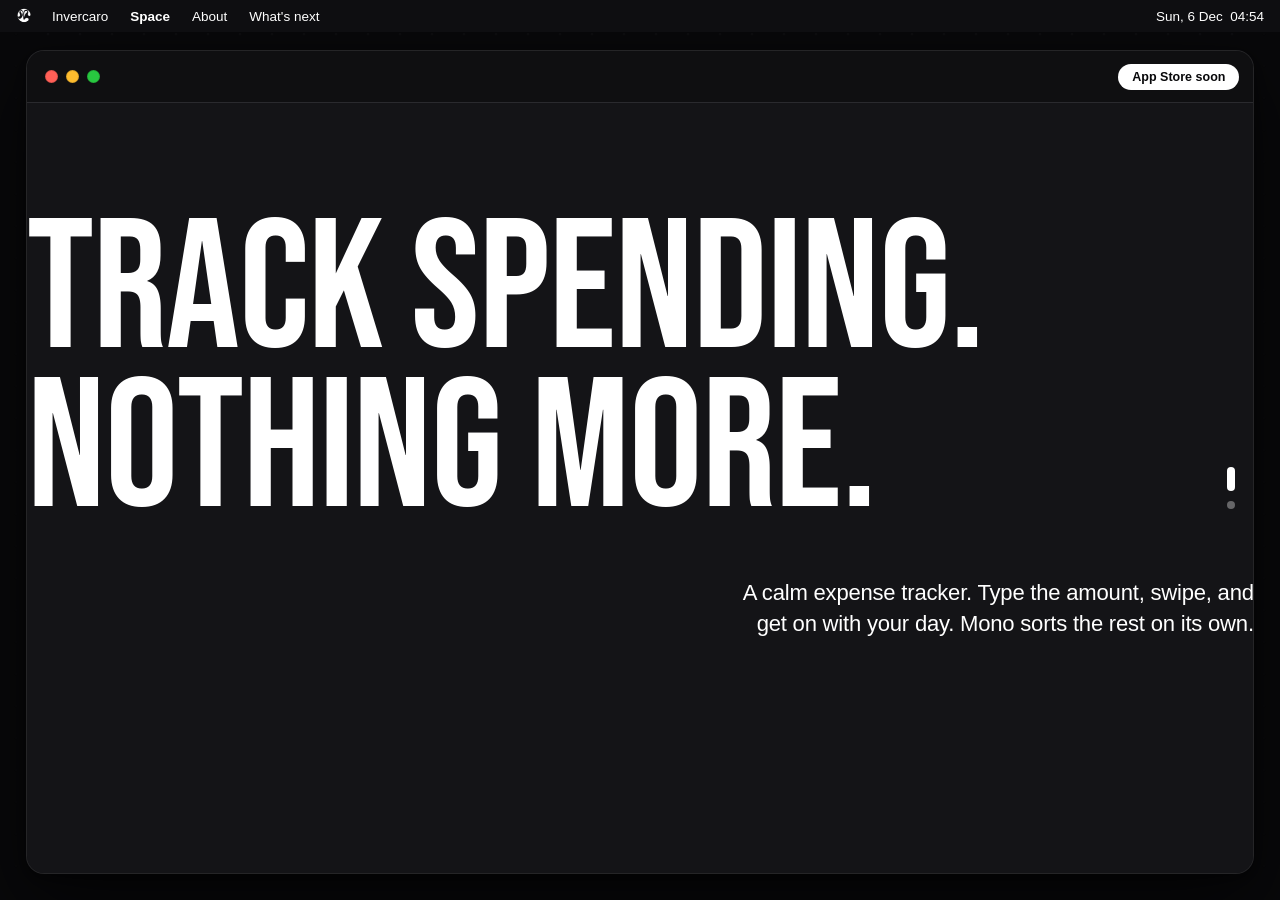
==== space.html @ db51f461 "Theme follows the time of day; drop header theme + support icons; own iPhone model; app menu bar sho" ====
<!DOCTYPE html>
<html lang="en" data-theme="light">

<head>
    <meta charset="UTF-8">
    <meta name="viewport" content="width=device-width, initial-scale=1.0">
    <title>Space</title>

    <link rel="icon" type="image/svg+xml" href="style/icons/icon_invercaro_white.svg">
    <link rel="apple-touch-icon" href="style/icons/icon_invercaro_white.svg">

    <link rel="preconnect" href="https://fonts.googleapis.com">
    <link rel="preconnect" href="https://fonts.gstatic.com" crossorigin>
    <link rel="stylesheet" href="https://fonts.googleapis.com/css2?family=Bebas+Neue&display=swap">
    <link rel="stylesheet" href="style/main.css?v=63">
    <link rel="stylesheet" href="style/space.css?v=63">
    <link rel="stylesheet" href="style/mobile.css?v=63">
    <script>
        (function () {
            try {
                var h = new Date().getHours();
                document.documentElement.setAttribute('data-theme', h >= 10 && h < 18 ? 'light' : 'dark');
            } catch (e) {}
            if (window.self !== window.top) document.documentElement.classList.add('is-embed');
            document.documentElement.classList.add('is-loading');
        })();
    </script>
</head>

<body class="sp-page">
    <canvas class="dots-canvas" id="dots-canvas" aria-hidden="true"></canvas>
    <header class="main-header menubar">
      <nav class="menubar-left">
        <a href="index.html" class="menubar-logo" aria-label="Invercaro home">
          <img src="style/icons/icon_invercaro.svg" alt="" class="logo-icon">
        </a>
        <div class="menu">
          <button class="menubar-item menu-trigger" id="link-invercaro" type="button" aria-expanded="false" aria-controls="menu-invercaro">Invercaro</button>
          <div class="menu-pop menu-pop--list" id="menu-invercaro" role="dialog" aria-label="Invercaro">
            <p class="menu-row">We create products that leave space.</p>
            <p class="menu-row">An independent app studio crafting quiet, minimalist tools for&nbsp;iOS.</p>
            <p class="menu-row">Software that respects your attention, removes clutter, and leaves space for what truly&nbsp;matters.</p>
          </div>
        </div>

        <div class="menu">
          <button class="menubar-item menu-trigger" id="link-space" type="button" aria-expanded="false" aria-controls="menu-space">Space</button>
          <div class="menu-pop menu-pop--apps" id="menu-space" role="menu" aria-label="Space">
            <a class="menu-app" href="space.html#mono" role="menuitem">Mono</a>
            <a class="menu-app" href="space.html#intent" role="menuitem">Intent</a>
            <a class="menu-app" href="space.html#sileo" role="menuitem">Sileo</a>
          </div>
        </div>

        <div class="menu">
          <button class="menubar-item menu-trigger" type="button" aria-expanded="false" aria-controls="menu-about">About</button>
          <div class="menu-pop menu-pop--list" id="menu-about" role="dialog" aria-label="About">
            <p class="menu-row">We create products because we needed them ourselves.</p>
            <p class="menu-row">Life doesn't need to be optimized. It's important to feel it.</p>
            <p class="menu-row">Our apps don't rush, demand, or evaluate — they're just there when needed.</p>
          </div>
        </div>

        <div class="menu">
          <button class="menubar-item menu-trigger" type="button" aria-expanded="false" aria-controls="menu-next">What's next</button>
          <div class="menu-pop menu-pop--list" id="menu-next" role="dialog" aria-label="What's next">
            <p class="menu-row">Simple tools for attention, clarity and&nbsp;space.</p>
            <p class="menu-row">We build only when something is truly&nbsp;missing — never sooner.</p>
          </div>
        </div>
      </nav>

      <div class="menubar-right">
        <time class="menubar-clock" id="menubar-clock"></time>
      </div>
    </header>

    <main class="sp-container">
        <div class="sp-window" id="sp-window">
            <div class="sp-window-bar">
                <div class="sp-lights" role="group" aria-label="Window controls">
                    <button type="button" class="sp-light sp-light--close" data-win="close" aria-label="Close"><svg viewBox="0 0 12 12" fill="none" stroke="currentColor" stroke-width="1.6" stroke-linecap="round"><path d="M3.5 3.5l5 5M8.5 3.5l-5 5"/></svg></button>
                    <button type="button" class="sp-light sp-light--min" data-win="minimize" aria-label="Minimize"><svg viewBox="0 0 12 12" fill="none" stroke="currentColor" stroke-width="1.6" stroke-linecap="round"><path d="M3 6h6"/></svg></button>
                    <button type="button" class="sp-light sp-light--zoom" data-win="zoom" aria-label="Enter full screen"><svg viewBox="0 0 12 12" fill="currentColor"><path d="M3.2 8.8V4.6l4.2 4.2zM8.8 3.2v4.2L4.6 3.2z"/></svg></button>
                </div>
                <a href="#" id="sp-app-store-link" class="sp-app-store-btn" target="_blank">App Store soon</a>
            </div>

            <div class="sp-window-body">
                <div class="sp-window-scroll" id="sp-window-scroll">
                    <div id="sp-mono" class="sp-content-section sp-active-section ap ap--mono" data-title="Track spending. Nothing more.">
                    <!-- Stage 1 (the hero) fills the window; the next page arrives with an animation, not a scroll (desktop). -->
                    <div class="ap-deck" data-stages>
                    <header class="ap-hero ap-hero--video ap-block ap-stage" data-stage="0" aria-label="Mono">
                        <div class="ap-hero-media" aria-hidden="true">
                            <video class="ap-hero-video" data-src="style/videos/mono/mono_hero.mp4" poster="style/videos/mono/mono_hero_poster.jpg" muted loop playsinline preload="none"></video>
                        </div>
                        <h1 class="ap-display ap-in" style="--d:0">Track spending.<br>Nothing more.</h1>
                        <p class="ap-lead ap-in" style="--d:2">A calm expense tracker. Type the amount, swipe, and get on with your day. Mono sorts the rest on its own.</p>
                    </header>

                    </div>

                    <div class="ap-rest">
                    <!-- Live story (desktop): the view stays pinned while you scroll; a 3D iPhone glides between sides and
                         plays one continuous recording of the app in step with the text. js/story3d-engine.js drives it. -->
                    <div class="ap-live" data-live data-video="style/videos/mono/live/story.mp4">
                        <div class="ap-live-pin">
                            <canvas class="ap-live-canvas" aria-hidden="true"></canvas>
                            <div class="ap-live-text">
                            <article class="ap-live-ch" data-side="left">
                                <span class="ap-eyebrow"><span class="ap-ic" aria-hidden="true"><svg viewBox="0 0 24 24" fill="none" stroke="currentColor" stroke-width="1.8" stroke-linecap="round" stroke-linejoin="round"><path d="M13 3 5 13.5h6.5L10.5 21 19 10.5h-6.5L13 3z"/></svg></span>Quick entry</span>
                                <h2 class="ap-h2 ap-h2--live">Just three steps.</h2>
                                <ol class="ap-live-steps">
                                    <li data-from="2.74" data-to="8.6"><strong>Enter the amount.</strong><span>Type the number. No forms, no endless categories.</span></li>
                                    <li class="is-optional" data-from="8.6" data-to="15.2"><strong>Add a name. <em class="ap-live-tag">Optional</em></strong><span>“Flat white”, “Taxi home”: whatever helps you remember it.</span></li>
                                    <li data-from="16.9" data-to="19.15"><strong>Swipe right.</strong><span>One swipe, and it’s saved.</span></li>
                                    <li data-from="19.15" data-to="20.55"><strong>Expense added.</strong><span>Mono sorts the rest on its own.</span></li>
                                </ol>
                            </article>
                            <article class="ap-live-ch" data-side="right">
                                <span class="ap-eyebrow"><span class="ap-ic" aria-hidden="true"><svg viewBox="0 0 24 24" fill="none" stroke="currentColor" stroke-width="1.8" stroke-linecap="round" stroke-linejoin="round"><rect x="3.5" y="3.5" width="7" height="7" rx="2"/><rect x="13.5" y="3.5" width="7" height="7" rx="2"/><rect x="3.5" y="13.5" width="7" height="7" rx="2"/><rect x="13.5" y="13.5" width="7" height="7" rx="2"/></svg></span>Blocks</span>
                                <h2 class="ap-h2 ap-h2--live">Smart category blocks.</h2>
                                <ol class="ap-live-steps">
                                    <li data-from="24.09" data-to="27.5"><strong>Every block at a glance.</strong><span>Today’s spending per block, and whether it’s more or less than yesterday.</span></li>
                                    <li data-from="27.5" data-to="31.94"><strong>Tap to edit.</strong><span>Rename it, change its currency or set your own rate.</span></li>
                                    <li data-from="31.94" data-to="34.94"><strong>Every expense, kept.</strong><span>The full history. Delete any entry with a swipe.</span></li>
                                </ol>
                            </article>
                            <article class="ap-live-ch" data-side="left">
                                <span class="ap-eyebrow"><span class="ap-ic" aria-hidden="true"><svg viewBox="0 0 24 24" fill="none" stroke="currentColor" stroke-width="1.8" stroke-linecap="round" stroke-linejoin="round"><path d="M5 20v-6M12 20V4M19 20v-10"/></svg></span>Trends</span>
                                <h2 class="ap-h2 ap-h2--live">Beyond simple totals.</h2>
                                <ol class="ap-live-steps">
                                    <li data-from="44.07" data-to="48.05"><strong>Your month, per block.</strong><span>A total for every block, in its own currency.</span></li>
                                    <li data-from="48.05" data-to="50.05"><strong>Tap for the details.</strong><span>A daily chart shows where the month went.</span></li>
                                    <li data-from="50.05" data-to="53.45"><strong>Needs, wants, extra.</strong><span>Mono learns your daily baseline and sorts every expense.</span></li>
                                </ol>
                            </article>
                            <article class="ap-live-ch" data-side="right">
                                <span class="ap-eyebrow"><span class="ap-ic" aria-hidden="true"><svg viewBox="0 0 24 24" fill="none" stroke="currentColor" stroke-width="1.8" stroke-linecap="round" stroke-linejoin="round"><circle cx="12" cy="12" r="3"/><path d="M12 2.5v3M12 18.5v3M2.5 12h3M18.5 12h3M5.3 5.3l2.1 2.1M16.6 16.6l2.1 2.1M18.7 5.3l-2.1 2.1M7.4 16.6l-2.1 2.1"/></svg></span>Settings</span>
                                <h2 class="ap-h2 ap-h2--live">Make it yours.</h2>
                                <ol class="ap-live-steps">
                                    <li data-from="54.31" data-to="58.31"><strong>Set it up once.</strong><span>Language, appearance and iCloud Backup in one place.</span></li>
                                    <li data-from="58.31" data-to="61.01"><strong>Your currencies.</strong><span>Three to five main currencies, with your own exchange rates.</span></li>
                                    <li data-from="61.01" data-to="68.8"><strong>Widgets your way.</strong><span>Choose what each widget size shows.</span></li>
                                </ol>
                            </article>
                            </div>
                        </div>
                    </div>

                    <!-- Regular sections: shown in narrow windows (and if WebGL is missing). -->
                    <div class="ap-legacy">
                    <section class="ap-center ap-block">
                        <div class="ap-center-head">
                            <span class="ap-eyebrow rv"><span class="ap-ic" aria-hidden="true"><svg viewBox="0 0 24 24" fill="none" stroke="currentColor" stroke-width="1.8" stroke-linecap="round" stroke-linejoin="round"><path d="M13 3 5 13.5h6.5L10.5 21 19 10.5h-6.5L13 3z"/></svg></span>Quick entry</span>
                            <h2 class="ap-h2 rv">Just three<br>steps.</h2>
                            <p class="ap-p rv">Track expenses at the speed of thought. Forget complex forms and endless categories. Just type the number, add a name if you like, and swipe.</p>
                            <ol class="ap-steps rv"><li><span>1</span>Enter amount</li><li><span>2</span>Swipe right</li><li><span>3</span>Expense added</li></ol>
                        </div>
                        <figure class="ap-shots rv"><img src="style/images/mono/image_mono_main_1.svg" width="418" height="850" alt="Mono expense entry screen" class="ap-phone"><img src="style/images/mono/image_mono_main_2.svg" width="418" height="850" alt="Swiping to add an expense in Mono" class="ap-phone"></figure>
                    </section>

                    <section class="ap-lede ap-block">
                        <figure class="ap-shots rv"><img src="style/images/mono/image_mono_blocks.svg" width="418" height="850" alt="Mono category blocks" class="ap-phone" loading="lazy" decoding="async"><img src="style/images/mono/image_mono_blocks_edit.svg" width="418" height="850" alt="Editing a block in Mono" class="ap-phone" loading="lazy" decoding="async"></figure>
                        <div class="ap-text"><span class="ap-eyebrow rv"><span class="ap-ic" aria-hidden="true"><svg viewBox="0 0 24 24" fill="none" stroke="currentColor" stroke-width="1.8" stroke-linecap="round" stroke-linejoin="round"><rect x="3.5" y="3.5" width="7" height="7" rx="2"/><rect x="13.5" y="3.5" width="7" height="7" rx="2"/><rect x="3.5" y="13.5" width="7" height="7" rx="2"/><rect x="13.5" y="13.5" width="7" height="7" rx="2"/></svg></span>Blocks</span>
                            <h2 class="ap-h2 rv">Smart category<br>blocks.</h2>
                            <p class="ap-p rv">Organize your finances into custom blocks. Smarter insights without the clutter.</p>
                            <ul class="ap-ticks rv"><li>Create, customize and edit blocks effortlessly</li><li>Color-coded feedback: more or less than yesterday</li><li>Mindful of every dollar, without the spreadsheet</li></ul></div>
                    </section>

                    <section class="ap-lede ap-block ap-lede--flip">
                        <figure class="ap-shots rv"><img src="style/images/mono/image_mono_trends.svg" width="418" height="850" alt="Mono spending trends" class="ap-phone" loading="lazy" decoding="async"></figure>
                        <div class="ap-text"><span class="ap-eyebrow rv"><span class="ap-ic" aria-hidden="true"><svg viewBox="0 0 24 24" fill="none" stroke="currentColor" stroke-width="1.8" stroke-linecap="round" stroke-linejoin="round"><path d="M5 20v-6M12 20V4M19 20v-10"/></svg></span>Trends</span>
                            <h2 class="ap-h2 rv">Beyond simple<br>totals.</h2>
                            <p class="ap-p rv">Mono learns your daily baseline and sorts every expense automatically.</p>
                            <ul class="ap-features rv"><li><span class="ap-ic" aria-hidden="true"><svg viewBox="0 0 24 24" fill="none" stroke="currentColor" stroke-width="1.8" stroke-linecap="round" stroke-linejoin="round"><path d="M4 11 12 4l8 7v8.5a1 1 0 0 1-1 1H5a1 1 0 0 1-1-1z"/><path d="M10 20.5v-5h4v5"/></svg></span><div><strong>Needs</strong><span>Your essential daily routine expenses.</span></div></li><li><span class="ap-ic" aria-hidden="true"><svg viewBox="0 0 24 24" fill="none" stroke="currentColor" stroke-width="1.8" stroke-linecap="round" stroke-linejoin="round"><path d="M12 3.5l1.9 5.6 5.6 1.9-5.6 1.9L12 18.5l-1.9-5.6L4.5 11l5.6-1.9z"/></svg></span><div><strong>Wants</strong><span>Upgrades for comfort, leisure and lifestyle.</span></div></li><li><span class="ap-ic" aria-hidden="true"><svg viewBox="0 0 24 24" fill="none" stroke="currentColor" stroke-width="1.8" stroke-linecap="round" stroke-linejoin="round"><circle cx="12" cy="12" r="9"/><path d="M12 8v8M8 12h8"/></svg></span><div><strong>Extra</strong><span>One-off splurges and major outliers.</span></div></li></ul></div>
                    </section>

                    <section class="ap-lede ap-block">
                        <figure class="ap-shots rv"><img src="style/images/mono/image_mono_block_more.svg" width="418" height="850" alt="Mono block settings and history" class="ap-phone" loading="lazy" decoding="async"></figure>
                        <div class="ap-text"><span class="ap-eyebrow rv"><span class="ap-ic" aria-hidden="true"><svg viewBox="0 0 24 24" fill="none" stroke="currentColor" stroke-width="1.8" stroke-linecap="round" stroke-linejoin="round"><path d="M4 7h9M19 7h1M4 17h1M11 17h9"/><circle cx="16" cy="7" r="2.5"/><circle cx="8" cy="17" r="2.5"/></svg></span>Block details</span>
                            <h2 class="ap-h2 rv">Tailor every<br>detail.</h2>
                            <p class="ap-p rv">Seamless transaction history and custom block management.</p>
                            <ul class="ap-ticks rv"><li><strong>Custom rates.</strong> Your own conversion coefficients, or Mono’s built-in rates.</li><li><strong>History.</strong> Review your entries and delete any of them with a swipe.</li><li><strong>Blocks.</strong> Rename categories and adjust currency on the fly.</li></ul></div>
                    </section>

                    <section class="ap-lede ap-block ap-lede--flip">
                        <figure class="ap-shots rv"><img src="style/images/mono/image_mono_settings.svg" width="418" height="850" alt="Mono Settings with main currencies, language and appearance" class="ap-phone" loading="lazy" decoding="async"><img src="style/images/mono/image_mono_currencies.svg" width="418" height="850" alt="Choosing main currencies and exchange rates in Mono" class="ap-phone" loading="lazy" decoding="async"></figure>
                        <div class="ap-text"><span class="ap-eyebrow rv"><span class="ap-ic" aria-hidden="true"><svg viewBox="0 0 24 24" fill="none" stroke="currentColor" stroke-width="1.8" stroke-linecap="round" stroke-linejoin="round"><circle cx="12" cy="12" r="3"/><path d="M12 2.5v3M12 18.5v3M2.5 12h3M18.5 12h3M5.3 5.3l2.1 2.1M16.6 16.6l2.1 2.1M18.7 5.3l-2.1 2.1M7.4 16.6l-2.1 2.1"/></svg></span>Settings</span>
                            <h2 class="ap-h2 rv">Make it<br>yours.</h2>
                            <p class="ap-p rv">Set Mono up once, the way you spend. Everything else stays out of the way.</p>
                            <ul class="ap-features rv"><li><span class="ap-ic" aria-hidden="true"><svg viewBox="0 0 24 24" fill="none" stroke="currentColor" stroke-width="1.8" stroke-linecap="round" stroke-linejoin="round"><circle cx="9" cy="9" r="5.5"/><path d="M14.6 9.6a5.5 5.5 0 1 1-5 5"/></svg></span><div><strong>Currencies</strong><span>Pick 3 to 5 main currencies out of 12, drag to choose your default and set your own exchange rates.</span></div></li><li><span class="ap-ic" aria-hidden="true"><svg viewBox="0 0 24 24" fill="none" stroke="currentColor" stroke-width="1.8" stroke-linecap="round" stroke-linejoin="round"><rect x="3.5" y="3.5" width="17" height="17" rx="4.5"/><path d="M3.5 12h17M12 12v8.5"/></svg></span><div><strong>Widgets</strong><span>Choose the blocks, currency and theme each widget size shows.</span></div></li><li><span class="ap-ic" aria-hidden="true"><svg viewBox="0 0 24 24" fill="none" stroke="currentColor" stroke-width="1.8" stroke-linecap="round" stroke-linejoin="round"><circle cx="12" cy="12" r="9"/><path d="M3 12h18M12 3c2.5 2.6 3.7 5.6 3.7 9s-1.2 6.4-3.7 9c-2.5-2.6-3.7-5.6-3.7-9S9.5 5.6 12 3z"/></svg></span><div><strong>Language &amp; look</strong><span>Eight languages, switched right in the app, and a Lighter Glass option for dark mode.</span></div></li><li><span class="ap-ic" aria-hidden="true"><svg viewBox="0 0 24 24" fill="none" stroke="currentColor" stroke-width="1.8" stroke-linecap="round" stroke-linejoin="round"><path d="M7 18.5a4.5 4.5 0 0 1-.6-9A6 6 0 0 1 18 10a4.3 4.3 0 0 1-.5 8.5z"/><path d="M12 15.5v-5M9.8 12.7 12 10.5l2.2 2.2"/></svg></span><div><strong>iCloud Backup</strong><span>Back up to your own iCloud, daily or on demand, and restore whenever you need.</span></div></li></ul></div>
                    </section>
                    </div>

                    <!-- Widgets: one window tall; a segmented control picks the size, the chosen widget animates in. -->
                    <section class="ap-center ap-block ap-wpick" data-widget-picker>
                        <div class="ap-center-head">
                            <span class="ap-eyebrow rv"><span class="ap-ic" aria-hidden="true"><svg viewBox="0 0 24 24" fill="none" stroke="currentColor" stroke-width="1.8" stroke-linecap="round" stroke-linejoin="round"><rect x="3.5" y="3.5" width="17" height="17" rx="4.5"/><path d="M3.5 12h17M12 12v8.5"/></svg></span>Widgets</span>
                            <h2 class="ap-h2 ap-h2--wpick rv">Your month at a glance.</h2>
                            <p class="ap-p rv">See where your month is going without opening the app. One tap to add an expense.</p>
                        </div>
                        <div class="ap-seg rv" role="tablist" aria-label="Widget size">
                            <span class="ap-seg-thumb" aria-hidden="true"></span>
                            <button type="button" class="ap-seg-btn" role="tab" id="wpick-small" aria-controls="wpick-panel" aria-selected="false" data-size="small">Small</button>
                            <button type="button" class="ap-seg-btn" role="tab" id="wpick-medium" aria-controls="wpick-panel" aria-selected="true" data-size="medium">Medium</button>
                            <button type="button" class="ap-seg-btn" role="tab" id="wpick-large" aria-controls="wpick-panel" aria-selected="false" data-size="large">Large</button>
                        </div>
                        <div class="ap-wpick-stage rv" id="wpick-panel" role="tabpanel" aria-labelledby="wpick-medium">
                            <figure class="ap-wpick-item" data-size="small">
                                <img src="style/images/mono/image_mono_widget_small.svg" width="346" height="340" alt="Small Mono widget with one block’s total for the month" loading="lazy" decoding="async">
                                <figcaption>This month’s total, for all your blocks or just one.</figcaption>
                            </figure>
                            <figure class="ap-wpick-item is-shown" data-size="medium">
                                <img src="style/images/mono/image_mono_widget_middle.svg" width="740" height="340" alt="Medium Mono widget with the month total, a daily chart and needs, extra and wants" loading="lazy" decoding="async">
                                <figcaption>Adds a daily chart and your needs, extra and wants.</figcaption>
                            </figure>
                            <figure class="ap-wpick-item" data-size="large">
                                <img src="style/images/mono/image_mono_widget_big.svg" width="740" height="776" alt="Large Mono widget showing two blocks, each with its own chart" loading="lazy" decoding="async">
                                <figcaption>Two or three blocks, each with its own chart.</figcaption>
                            </figure>
                        </div>
                        <p class="ap-note rv">Choose what each size shows in Settings. Amounts and block names stay hidden while your iPhone is locked.</p>
                    </section>

                    <section class="ap-privacy ap-block" id="privacy">
                        <div class="ap-center-head">
                            <span class="ap-eyebrow rv"><span class="ap-ic" aria-hidden="true"><svg viewBox="0 0 24 24" fill="none" stroke="currentColor" stroke-width="1.8" stroke-linecap="round" stroke-linejoin="round"><rect x="5" y="10.5" width="14" height="10" rx="2.5"/><path d="M8 10.5V8a4 4 0 0 1 8 0v2.5"/></svg></span>Privacy</span>
                            <h2 class="ap-h2 rv">Private<br>by design.</h2>
                            <p class="ap-p rv">Your data stays on your iPhone. We never see it.</p>
                        </div>
                        <ul class="ap-promises rv"><li><span class="ap-ic" aria-hidden="true"><svg viewBox="0 0 24 24" fill="none" stroke="currentColor" stroke-width="1.8" stroke-linecap="round" stroke-linejoin="round"><circle cx="12" cy="8" r="4"/><path d="M4.5 20.5a7.5 7.5 0 0 1 15 0"/></svg></span><span>No account</span></li><li><span class="ap-ic" aria-hidden="true"><svg viewBox="0 0 24 24" fill="none" stroke="currentColor" stroke-width="1.8" stroke-linecap="round" stroke-linejoin="round"><path d="M12 3 19.5 6v6c0 4.6-3.2 7.8-7.5 9-4.3-1.2-7.5-4.4-7.5-9V6z"/><path d="m9 12 2 2 4-4"/></svg></span><span>No data collected</span></li><li><span class="ap-ic" aria-hidden="true"><svg viewBox="0 0 24 24" fill="none" stroke="currentColor" stroke-width="1.8" stroke-linecap="round" stroke-linejoin="round"><path d="M3 3l18 18M10.6 6.1A9.6 9.6 0 0 1 12 6c5 0 9 6 9 6a16.7 16.7 0 0 1-2.6 3.3M6.6 6.6A16.6 16.6 0 0 0 3 12s4 6 9 6a8.9 8.9 0 0 0 4-.9"/></svg></span><span>No tracking</span></li><li><span class="ap-ic" aria-hidden="true"><svg viewBox="0 0 24 24" fill="none" stroke="currentColor" stroke-width="1.8" stroke-linecap="round" stroke-linejoin="round"><circle cx="12" cy="12" r="9"/><path d="M5.6 5.6l12.8 12.8"/></svg></span><span>No ads</span></li><li><span class="ap-ic" aria-hidden="true"><svg viewBox="0 0 24 24" fill="none" stroke="currentColor" stroke-width="1.8" stroke-linecap="round" stroke-linejoin="round"><rect x="5" y="10.5" width="14" height="10" rx="2.5"/><path d="M8 10.5V8a4 4 0 0 1 8 0v2.5"/></svg></span><span>No third parties</span></li></ul>
                        <div class="ap-policy">
                            <aside class="ap-policy-head rv">
                                <h3 class="ap-h3">Privacy Policy</h3>
                                <dl class="mn-meta">
                                    <div><dt>Effective date</dt><dd>November 8, 2026</dd></div>
                                    <div><dt>Developer</dt><dd>Michail Romaniuk, Poland</dd></div>
                                    <div><dt>App</dt><dd>Mono for iPhone</dd></div>
                                </dl>
                                <button type="button" class="mn-copy-link" data-hash="privacy">Copy link to this policy</button>
                            </aside>
                            <div class="mn-policy">
                                <section>
                                    <h3>1. Information We Collect</h3>
                                    <p>Mono is a minimalist personal finance tracker. You create spending categories (“blocks”) and log expenses manually. Mono does not collect any personal data. There is no account, no sign-up, no server, and no backend.</p>
                                </section>
                                <section>
                                    <h3>2. Where Your Data Is Stored</h3>
                                    <p>Everything you enter is stored on your device, using Apple’s SwiftData and UserDefaults. Mono never sends your data to the developer or to anyone else. Currency conversion uses rates built into the app, or rates you enter yourself, and makes no network requests.</p>
                                    <p><strong>iCloud Backup (optional).</strong> If you turn on iCloud Backup in Settings, Mono saves a copy of your blocks and expenses (their names, amounts, currencies and dates) in the private iCloud database of your own Apple Account, using Apple’s CloudKit. It is used only to restore your data, only you can access it, and the developer cannot see it. You can delete it at any time in the iOS Settings app → your name → iCloud → Manage Account Storage → Mono.</p>
                                    <p>Mono’s database is protected with iOS Data Protection, so it can’t be read while your iPhone is locked.</p>
                                    <p>Your Mono data may be included in your own iCloud or iTunes device backup. Those backups are controlled by Apple, not by the developer.</p>
                                </section>
                                <section>
                                    <h3>3. Home Screen Widgets</h3>
                                    <p>If you add a Mono widget, the app saves a small summary for it on your device: this month’s totals, the needs, extra and wants split, the daily totals for the chart, and the names of the blocks you chose to show. Individual expenses and their names are not included.</p>
                                    <p>The summary is kept in a storage area that only Mono and its own widget can read, it is updated whenever your data changes, and it never leaves your device. Amounts and block names in the widget are hidden while your iPhone is locked.</p>
                                </section>
                                <section>
                                    <h3>4. Sharing, Selling, and Tracking</h3>
                                    <p>We do not share, sell, or rent any data, and we do not track you. Mono contains no analytics, no advertising, and no third-party SDKs. No third parties receive any information from the app.</p>
                                </section>
                                <section>
                                    <h3>5. Data Retention and Deletion</h3>
                                    <p>Your data remains on your device until you remove it. You can delete individual blocks and transactions inside the app at any time, or delete everything at once with Settings → Erase All Data. Deleting the app permanently deletes all of its data on your device, including the widget summary.</p>
                                    <p>An iCloud Backup you made is kept in your iCloud until you delete it; Erase All Data and deleting the app do not remove it. Delete it in the iOS Settings app → your name → iCloud → Manage Account Storage → Mono.</p>
                                    <p>Before an app update changes how data is stored, Mono keeps a temporary safety copy on your device. It is deleted automatically once the update has opened successfully a few times, or right away with Erase All Data, and it is never included in device backups.</p>
                                </section>
                                <section>
                                    <h3>6. Children’s Privacy</h3>
                                    <p>Mono is not directed at children under 13. The app collects no data from anyone, including children.</p>
                                </section>
                                <section>
                                    <h3>7. Your Rights (GDPR &amp; CCPA)</h3>
                                    <p>Data protection laws such as the GDPR and CCPA give you the right to access, correct, and delete personal data held about you. Because Mono collects no personal data, we hold nothing about you, so there is nothing to access or delete on our side. All of your data is under your control on your device.</p>
                                </section>
                                <section>
                                    <h3>8. Changes to This Policy</h3>
                                    <p>If this policy changes, the updated version will be posted on this page with a new effective date.</p>
                                </section>
                                <section>
                                    <h3>9. Contact</h3>
                                    <p>Questions about this policy? Contact us at <a href="mailto:misharomaniuk15@icloud.com">misharomaniuk15@icloud.com</a>.</p>
                                </section>
                            </div>
                        </div>
                    </section>
                    </div>
                    </div>

                    <div id="sp-intent" class="sp-content-section ap ap--intent" data-title="Plan the trip. Keep the journey.">
                    <header class="ap-hero ap-hero--video ap-block">
                        <div class="ap-hero-media" aria-hidden="true">
                            <video class="ap-hero-video" data-src="style/videos/intent/intent_hero.mp4" poster="style/videos/intent/intent_hero_poster.jpg" muted loop playsinline preload="none"></video>
                        </div>
                        <h1 class="ap-display rv">Plan the trip.<br>Keep the journey.</h1>
                        <p class="ap-lead rv">Every trip becomes a travel note: cities, days, tickets and photos in one place. And when you’re back, your map fills in.</p>
                    </header>

                    <section class="ap-center ap-block">
                        <div class="ap-center-head">
                            <span class="ap-eyebrow rv"><span class="ap-ic" aria-hidden="true"><svg viewBox="0 0 24 24" fill="none" stroke="currentColor" stroke-width="1.8" stroke-linecap="round" stroke-linejoin="round"><rect x="5" y="3" width="14" height="18" rx="3"/><path d="M9 8h6M9 12h6M9 16h3"/></svg></span>Trips</span>
                            <h2 class="ap-h2 rv">Every trip,<br>a travel note.</h2>
                            <p class="ap-p rv">Pick a country and dates. The note is ready. Each trip gets a photo of its country, its stops and its length at a glance.</p>
                            <ul class="ap-ticks rv"><li>Your next trip is always on top</li><li>Upcoming trips grouped by season</li><li>Finished ones move to the archive by themselves</li></ul>
                        </div>
                        <figure class="ap-shots rv"><img src="style/images/intent/image_intent_main.svg" width="418" height="850" alt="Intent’s My Trips list with a trip to Spain" class="ap-phone"><img src="style/images/intent/image_intent_travel_note.svg" width="418" height="850" alt="A trip to Spain opened as a travel note" class="ap-phone"></figure>
                    </section>

                    <section class="ap-lede ap-block">
                        <figure class="ap-shots rv"><img src="style/images/intent/image_intent_step.svg" width="418" height="850" alt="Barcelona with its plan by day" class="ap-phone" loading="lazy" decoding="async"><img src="style/images/intent/image_intent_calendar.svg" width="418" height="850" alt="The trip calendar, one card for every day" class="ap-phone" loading="lazy" decoding="async"></figure>
                        <div class="ap-text"><span class="ap-eyebrow rv"><span class="ap-ic" aria-hidden="true"><svg viewBox="0 0 24 24" fill="none" stroke="currentColor" stroke-width="1.8" stroke-linecap="round" stroke-linejoin="round"><rect x="3.5" y="5" width="17" height="15.5" rx="3"/><path d="M3.5 10h17M8 3v4M16 3v4"/></svg></span>Planning</span>
                            <h2 class="ap-h2 rv">Plan city<br>by city.</h2>
                            <p class="ap-p rv">Add the cities you’ll visit, then fill in each day. One place for everything you want to see.</p>
                            <ul class="ap-features rv"><li><span class="ap-ic" aria-hidden="true"><svg viewBox="0 0 24 24" fill="none" stroke="currentColor" stroke-width="1.8" stroke-linecap="round" stroke-linejoin="round"><path d="M12 21s-7-6.2-7-12a7 7 0 0 1 14 0c0 5.8-7 12-7 12z"/><circle cx="12" cy="9" r="2.5"/></svg></span><div><strong>Places &amp; notes</strong><span>Give each one a day and a time, or keep it for any time that day.</span></div></li><li><span class="ap-ic" aria-hidden="true"><svg viewBox="0 0 24 24" fill="none" stroke="currentColor" stroke-width="1.8" stroke-linecap="round" stroke-linejoin="round"><rect x="3.5" y="5" width="17" height="15.5" rx="3"/><path d="M3.5 10h17M8 3v4M16 3v4"/></svg></span><div><strong>Calendar</strong><span>Every day of the trip, built from your cities, with how you get between them.</span></div></li><li><span class="ap-ic" aria-hidden="true"><svg viewBox="0 0 24 24" fill="none" stroke="currentColor" stroke-width="1.8" stroke-linecap="round" stroke-linejoin="round"><path d="M12 3.5l1.9 5.6 5.6 1.9-5.6 1.9L12 18.5l-1.9-5.6L4.5 11l5.6-1.9z"/></svg></span><div><strong>Not planned yet</strong><span>Ideas wait here until you find them a day.</span></div></li></ul></div>
                    </section>

                    <section class="ap-lede ap-block ap-lede--flip">
                        <figure class="ap-shots rv"><img src="style/images/intent/image_intent_documents.svg" width="418" height="850" alt="The trip’s documents, filtered into tickets, bookings and personal" class="ap-phone" loading="lazy" decoding="async"></figure>
                        <div class="ap-text"><span class="ap-eyebrow rv"><span class="ap-ic" aria-hidden="true"><svg viewBox="0 0 24 24" fill="none" stroke="currentColor" stroke-width="1.8" stroke-linecap="round" stroke-linejoin="round"><path d="M3.5 7.5h17v3a2 2 0 0 0 0 3v3h-17v-3a2 2 0 0 0 0-3z"/><path d="M14.5 7.5v9" stroke-dasharray="1.5 2"/></svg></span>Documents</span>
                            <h2 class="ap-h2 rv">Every ticket<br>in its place.</h2>
                            <p class="ap-p rv">Add files and photos to the trip, a city, a place or the journey between cities. They open right in the app, even offline.</p>
                            <ul class="ap-ticks rv"><li><strong>Tickets.</strong> Flights show as boarding-pass cards with the route and flight number.</li><li><strong>Bookings.</strong> Hotels and tours, kept with the city they’re for.</li><li><strong>Personal.</strong> Insurance and other papers for the whole trip.</li></ul></div>
                    </section>

                    <section class="ap-rail-block ap-block">
                        <div class="ap-center-head">
                            <span class="ap-eyebrow rv"><span class="ap-ic" aria-hidden="true"><svg viewBox="0 0 24 24" fill="none" stroke="currentColor" stroke-width="1.8" stroke-linecap="round" stroke-linejoin="round"><circle cx="12" cy="12" r="9"/><path d="M3 12h18M12 3c2.6 2.6 3.8 5.6 3.8 9s-1.2 6.4-3.8 9c-2.6-2.6-3.8-5.6-3.8-9S9.4 5.6 12 3z"/></svg></span>After the trip</span>
                            <h2 class="ap-h2 rv">See how far<br>you’ve come.</h2>
                        </div>
                        <div class="ap-rail" data-rail tabindex="0" role="group" aria-label="Intent map, cards and friends">
                            <div class="ap-rail-track">
                        <article class="ap-slide">
                            <div class="ap-slide-text">
                                <span class="ap-eyebrow rv"><span class="ap-ic" aria-hidden="true"><svg viewBox="0 0 24 24" fill="none" stroke="currentColor" stroke-width="1.8" stroke-linecap="round" stroke-linejoin="round"><circle cx="12" cy="12" r="9"/><path d="M3 12h18M12 3c2.6 2.6 3.8 5.6 3.8 9s-1.2 6.4-3.8 9c-2.6-2.6-3.8-5.6-3.8-9S9.4 5.6 12 3z"/></svg></span>Map</span>
                                <h3 class="ap-h2 ap-h2--slide rv">Fill in your<br>world map.</h3>
                                <p class="ap-p rv">Finished trips color in their countries. Mark the ones you visited before and watch countries, continents and cities add up. The Country Wall puts a photo of every place on one page.</p>

                            </div>
                            <figure class="ap-shots ap-shots--slide rv"><img src="style/images/intent/image_intent_map.svg" width="418" height="850" alt="The world map with visited countries filled in" class="ap-phone" loading="lazy" decoding="async"><img src="style/images/intent/image_intent_country_wall.svg" width="418" height="850" alt="The Country Wall with a photo for every visited country" class="ap-phone" loading="lazy" decoding="async"></figure>
                        </article>
                        <article class="ap-slide">
                            <div class="ap-slide-text">
                                <span class="ap-eyebrow rv"><span class="ap-ic" aria-hidden="true"><svg viewBox="0 0 24 24" fill="none" stroke="currentColor" stroke-width="1.8" stroke-linecap="round" stroke-linejoin="round"><path d="M12 15V3.5M8 7l4-3.5L16 7M5.5 12v6.5a2 2 0 0 0 2 2h9a2 2 0 0 0 2-2V12"/></svg></span>Cards</span>
                                <h3 class="ap-h2 ap-h2--slide rv">Memories,<br>ready to share.</h3>
                                <p class="ap-p rv">Each visited country gets its own card: the cities, the days and the places, with an album for your photos. Share a card, your whole map, or a trip itself.</p>

                            </div>
                            <figure class="ap-shots ap-shots--slide rv"><img src="style/images/intent/image_intent_archive_card.svg" width="418" height="850" alt="Italy’s country card with photos from the album" class="ap-phone" loading="lazy" decoding="async"><img src="style/images/intent/image_intent_share.svg" width="418" height="850" alt="Sharing a card of your travel map" class="ap-phone" loading="lazy" decoding="async"></figure>
                        </article>
                        <article class="ap-slide">
                            <div class="ap-slide-text">
                                <span class="ap-eyebrow rv"><span class="ap-ic" aria-hidden="true"><svg viewBox="0 0 24 24" fill="none" stroke="currentColor" stroke-width="1.8" stroke-linecap="round" stroke-linejoin="round"><circle cx="9" cy="8" r="3.2"/><path d="M3 20a6 6 0 0 1 12 0"/><circle cx="17" cy="9" r="2.5"/><path d="M16.5 14a4.5 4.5 0 0 1 4.5 5"/></svg></span>Friends</span>
                                <h3 class="ap-h2 ap-h2--slide rv">Compare<br>with friends.</h3>
                                <p class="ap-p rv">Scan a friend’s code and see where your maps meet. A map code holds only a name, the countries and a city count.</p>
                                <ul class="ap-ticks rv"><li><strong>Both.</strong> Countries you’ve both been to.</li><li><strong>You.</strong> Places only you have seen.</li><li><strong>Friend.</strong> Ideas for your next trip.</li></ul>
                            </div>
                            <figure class="ap-shots ap-shots--slide rv"><img src="style/images/intent/image_intent_compare.svg" width="418" height="850" alt="Your map and a friend’s map compared" class="ap-phone" loading="lazy" decoding="async"></figure>
                        </article>
                            </div>
                        </div>
                        <div class="ap-rail-nav">
                            <button type="button" class="ap-rail-btn" data-dir="-1" aria-label="Previous"><svg viewBox="0 0 24 24" fill="none" stroke="currentColor" stroke-width="1.8" stroke-linecap="round" stroke-linejoin="round"><path d="M15 5l-7 7 7 7"/></svg></button>
                            <div class="ap-rail-dots" role="tablist"></div>
                            <button type="button" class="ap-rail-btn" data-dir="1" aria-label="Next"><svg viewBox="0 0 24 24" fill="none" stroke="currentColor" stroke-width="1.8" stroke-linecap="round" stroke-linejoin="round"><path d="M9 5l7 7-7 7"/></svg></button>
                        </div>
                    </section>

                    <section class="ap-privacy ap-block" id="intent-privacy">
                        <div class="ap-center-head">
                            <span class="ap-eyebrow rv"><span class="ap-ic" aria-hidden="true"><svg viewBox="0 0 24 24" fill="none" stroke="currentColor" stroke-width="1.8" stroke-linecap="round" stroke-linejoin="round"><rect x="5" y="10.5" width="14" height="10" rx="2.5"/><path d="M8 10.5V8a4 4 0 0 1 8 0v2.5"/></svg></span>Privacy</span>
                            <h2 class="ap-h2 rv">Private<br>by design.</h2>
                            <p class="ap-p rv">Your trips stay on your iPhone. We never see them.</p>
                        </div>
                        <ul class="ap-promises rv"><li><span class="ap-ic" aria-hidden="true"><svg viewBox="0 0 24 24" fill="none" stroke="currentColor" stroke-width="1.8" stroke-linecap="round" stroke-linejoin="round"><circle cx="12" cy="8" r="4"/><path d="M4.5 20.5a7.5 7.5 0 0 1 15 0"/></svg></span><span>No account</span></li><li><span class="ap-ic" aria-hidden="true"><svg viewBox="0 0 24 24" fill="none" stroke="currentColor" stroke-width="1.8" stroke-linecap="round" stroke-linejoin="round"><path d="M12 3 19.5 6v6c0 4.6-3.2 7.8-7.5 9-4.3-1.2-7.5-4.4-7.5-9V6z"/><path d="m9 12 2 2 4-4"/></svg></span><span>No data collected</span></li><li><span class="ap-ic" aria-hidden="true"><svg viewBox="0 0 24 24" fill="none" stroke="currentColor" stroke-width="1.8" stroke-linecap="round" stroke-linejoin="round"><path d="M3 3l18 18M10.6 6.1A9.6 9.6 0 0 1 12 6c5 0 9 6 9 6a16.7 16.7 0 0 1-2.6 3.3M6.6 6.6A16.6 16.6 0 0 0 3 12s4 6 9 6a8.9 8.9 0 0 0 4-.9"/></svg></span><span>No tracking</span></li><li><span class="ap-ic" aria-hidden="true"><svg viewBox="0 0 24 24" fill="none" stroke="currentColor" stroke-width="1.8" stroke-linecap="round" stroke-linejoin="round"><circle cx="12" cy="12" r="9"/><path d="M5.6 5.6l12.8 12.8"/></svg></span><span>No ads</span></li><li><span class="ap-ic" aria-hidden="true"><svg viewBox="0 0 24 24" fill="none" stroke="currentColor" stroke-width="1.8" stroke-linecap="round" stroke-linejoin="round"><path d="M5 20v-6M12 20V4M19 20v-10"/></svg></span><span>No analytics</span></li></ul>
                        <div class="ap-policy">
                            <aside class="ap-policy-head rv">
                                <h3 class="ap-h3">Privacy Policy</h3>
                                <dl class="mn-meta">
                                    <div><dt>Effective date</dt><dd>October 22, 2026</dd></div>
                                    <div><dt>Developer</dt><dd>Michail Romaniuk, Poland</dd></div>
                                    <div><dt>App</dt><dd>Intent for iPhone</dd></div>
                                </dl>
                                <button type="button" class="mn-copy-link" data-hash="intent-privacy">Copy link to this policy</button>
                            </aside>
                            <div class="mn-policy">
                                <section>
                                    <h3>1. Information We Collect</h3>
                                    <p>Intent is a trip planner. You create trips, add cities, places, notes and files, and mark the countries you have visited. The developer does not collect any of it. There is no account, no sign-up and no server of ours that your data is sent to.</p>
                                </section>
                                <section>
                                    <h3>2. Where Your Data Is Stored</h3>
                                    <p>Everything you enter, the files and photos you add and the photos in your country albums are stored only on your device, in the app’s private storage. Settings such as the app language and the name on your shared map are stored on your device as well.</p>
                                    <p>Your Intent data may be included in your own iCloud or computer backup of the device. Those backups are controlled by Apple, not by the developer.</p>
                                </section>
                                <section>
                                    <h3>3. Internet Services Intent Uses</h3>
                                    <p>Intent works without the internet, except for two features that ask other services for public information. Neither request contains your trips, notes, files or anything that identifies you.</p>
                                    <ul class="mn-policy-list">
                                        <li><strong>Country photos.</strong> To show a picture of a country, Intent asks Wikimedia Commons and Wikipedia (run by the Wikimedia Foundation) for photos of that country. The request contains the country’s name and, like any web request, your IP address. Downloaded photos are kept in a cache on your device. See the <a href="https://foundation.wikimedia.org/wiki/Policy:Privacy_policy" target="_blank" rel="noopener">Wikimedia Foundation Privacy Policy</a>.</li>
                                        <li><strong>City search.</strong> When you search for a city to add to a trip, the text you type is sent to Apple Maps to find matching cities. Intent does not use your location. See <a href="https://www.apple.com/legal/privacy/" target="_blank" rel="noopener">Apple’s Privacy Policy</a>.</li>
                                    </ul>
                                </section>
                                <section>
                                    <h3>4. Camera, Photos and Files</h3>
                                    <p>Intent uses the camera only to scan a friend’s map code, and only while the scanner is open. Nothing is recorded or saved. Photos and files are added only when you pick them, and copies are kept in the app. Reading the route from a flight ticket happens on your device.</p>
                                </section>
                                <section>
                                    <h3>5. Sharing</h3>
                                    <p>Intent shares only when you ask it to. A shared trip contains that trip with its cities, places, notes and files. A shared map or map code contains the name you chose, the countries you have visited and the number of cities. You choose who receives them through the iOS share sheet. Trips and maps you receive are saved only on your device.</p>
                                </section>
                                <section>
                                    <h3>6. Sharing, Selling, and Tracking</h3>
                                    <p>We do not share, sell, or rent any data, and we do not track you. Intent contains no analytics, no advertising and no third-party SDKs.</p>
                                </section>
                                <section>
                                    <h3>7. Data Retention and Deletion</h3>
                                    <p>Your data stays on your device until you remove it. You can delete any trip, city, place, note, file or album photo in the app. Deleting a trip also deletes its files. Deleting the app permanently deletes all of its data.</p>
                                </section>
                                <section>
                                    <h3>8. Children’s Privacy</h3>
                                    <p>Intent is not directed at children under 13. The app collects no data from anyone, including children.</p>
                                </section>
                                <section>
                                    <h3>9. Your Rights (GDPR &amp; CCPA)</h3>
                                    <p>Data protection laws such as the GDPR and CCPA give you the right to access, correct, and delete personal data held about you. Because Intent collects no personal data, we hold nothing about you, so there is nothing to access or delete on our side. All of your data is under your control on your device.</p>
                                </section>
                                <section>
                                    <h3>10. Changes to This Policy</h3>
                                    <p>If this policy changes, the updated version will be posted on this page with a new effective date.</p>
                                </section>
                                <section>
                                    <h3>11. Contact</h3>
                                    <p>Questions about this policy? Contact us at <a href="mailto:misharomaniuk15@icloud.com?subject=Intent%20Privacy">misharomaniuk15@icloud.com</a>.</p>
                                </section>
                            </div>
                        </div>
                    </section>
                    </div>

                    <div id="sp-sileo" class="sp-content-section ap ap--sileo" data-title="Take a moment.">
                    <header class="ap-hero ap-hero--video ap-block">
                        <div class="ap-hero-media" aria-hidden="true">
                            <video class="ap-hero-video" data-src="style/videos/sileo/sileo_hero.mp4" poster="style/videos/sileo/sileo_hero_poster.jpg" muted loop playsinline preload="none"></video>
                        </div>
                        <h1 class="ap-display rv">Take<br>a moment.</h1>
                        <p class="ap-lead rv">A quiet place to pause, breathe and notice the small wins. Sileo is still on the drawing board.</p>
                    </header>
                    <section class="ap-center ap-block ap-sileo">
                        <figure class="ap-sileo-shot rv"><img src="style/images/sileo/image_sileo_main.svg" width="1045" height="1070" alt="Early Sileo designs" loading="lazy" decoding="async"></figure>
                        <ul class="ap-pills rv"><li><span class="ap-ic" aria-hidden="true"><svg viewBox="0 0 24 24" fill="none" stroke="currentColor" stroke-width="1.8" stroke-linecap="round" stroke-linejoin="round"><circle cx="12" cy="12" r="9"/><path d="M12 7v5l3 2"/></svg></span>Moments that matter</li><li><span class="ap-ic" aria-hidden="true"><svg viewBox="0 0 24 24" fill="none" stroke="currentColor" stroke-width="1.8" stroke-linecap="round" stroke-linejoin="round"><circle cx="12" cy="12" r="9"/><path d="M10 9v6M14 9v6"/></svg></span>More ways to pause</li><li><span class="ap-ic" aria-hidden="true"><svg viewBox="0 0 24 24" fill="none" stroke="currentColor" stroke-width="1.8" stroke-linecap="round" stroke-linejoin="round"><path d="M12 3.8l2.5 5.2 5.7.8-4.1 4 1 5.6L12 16.7l-5.1 2.7 1-5.6-4.1-4 5.7-.8z"/></svg></span>Small wins</li></ul>
                    </section>
                    </div>
                </div>

                <div class="sp-scrollbar" id="sp-scrollbar" aria-hidden="true">
                    <div class="sp-scrollbar-thumb" id="sp-scrollbar-thumb"></div>
                </div>
            </div>
        </div>
    </main>

    <script src="js/bg.js?v=63"></script>
    <script src="js/site.js?v=63"></script>
    <script src="js/app.js?v=63"></script>
    <script src="js/space.js?v=63"></script>
    <!-- 3D phone on Mono's page 3: three.js comes from the CDN only when that page is first shown on a desktop window. -->
    <script type="importmap">{ "imports": { "three": "https://unpkg.com/three@0.160.0/build/three.module.js", "three/addons/": "https://unpkg.com/three@0.160.0/examples/jsm/" } }</script>
    <script type="module" src="js/story3d.js?v=63"></script>
</body>

</html>
---- style/main.css ----
/* ====== CSS VARIABLES ====== */
:root {
    --bg-main: #F7F7F7;
    --bg-card: #FFFFFF;
    --text-primary: #1D1D1F;
    --text-strong: #000000;
    --text-secondary: #8E8E93;
    --text-inverse: #FFFFFF;

    --color-gray-line: #E5E5EA;

    --accent: #7C6DF2;
    --dot-color: 188, 188, 194;
    --dot-glow: 64, 64, 72;

    --card-shadow: 0 24px 48px rgba(0, 0, 0, 0.06), 0 2px 6px rgba(0, 0, 0, 0.04);
    --card-shadow-hover: 0 36px 70px rgba(0, 0, 0, 0.10);
    --card-border: rgba(0, 0, 0, 0.04);

    --ease-out: cubic-bezier(0.23, 1, 0.32, 1);
    --ease-in-out: cubic-bezier(0.77, 0, 0.175, 1);
    --ease-spring: cubic-bezier(0.32, 0.72, 0, 1);
    --ease-pop: cubic-bezier(0.34, 1.32, 0.5, 1);

    --dur-press: 150ms;
    --dur-hover: 300ms;
    --dur-slow: 450ms;
}

/* ====== DARK THEME ====== */
html[data-theme="dark"] {
    --bg-main: #08080A;
    --bg-card: #141417;
    --text-primary: #EDEDEF;
    --text-strong: #FFFFFF;
    --text-secondary: #86868B;
    --text-inverse: #08080A;

    --color-gray-line: #2A2A2E;

    --accent: #9E90FF;
    --dot-color: 132, 128, 150;
    --dot-glow: 224, 219, 255;

    --card-shadow: 0 24px 60px rgba(0, 0, 0, 0.55), 0 2px 8px rgba(0, 0, 0, 0.4);
    --card-shadow-hover: 0 40px 90px rgba(0, 0, 0, 0.65);
    --card-border: rgba(255, 255, 255, 0.07);
}

/* ====== RESET & BASE ====== */
* {
    margin: 0;
    padding: 0;
    box-sizing: border-box;
    font-family: -apple-system, BlinkMacSystemFont, "Segoe UI", Roboto, Helvetica, Arial, sans-serif;
}

body {
    background-color: var(--bg-main);
    color: var(--text-primary);
    transition: background-color var(--dur-slow) var(--ease-out);
}

body.home {
    height: 100vh;
    overflow: hidden;
    display: flex;
    flex-direction: column;
}

body.home main {
    flex: 1;
    min-height: 0;
    display: flex;
}

[hidden] {
    display: none !important;
}

/* ====== BACKGROUND CANVAS ====== */
.dots-canvas {
    position: fixed;
    inset: 0;
    width: 100%;
    height: 100%;
    z-index: -1;
    pointer-events: none;
}

/* ====== MENU BAR ====== */
.menubar {
    position: relative;
    z-index: 50;
    display: flex;
    align-items: center;
    justify-content: space-between;
    height: 32px;
    padding: 0 14px;
    background-color: color-mix(in srgb, var(--bg-card) 62%, transparent);
    -webkit-backdrop-filter: saturate(180%) blur(24px);
    backdrop-filter: saturate(180%) blur(24px);
    font-size: 13.5px;
    color: var(--text-strong);
    transition: background-color var(--dur-slow) var(--ease-out);
}

.menubar-left,
.menubar-right {
    display: flex;
    align-items: center;
    height: 100%;
}

.menubar-left {
    gap: 2px;
}

.menubar-right {
    gap: 6px;
}

.menubar-clock {
    padding: 0 2px 0 8px;
    font-weight: 500;
    font-variant-numeric: tabular-nums;
    white-space: pre;
    color: var(--text-strong);
}

.menubar-logo {
    display: inline-flex;
    align-items: center;
    padding: 0 8px 0 2px;
    height: 24px;
    border-radius: 12px;
    transition: transform var(--dur-press) var(--ease-out);
}

.menubar-logo:active {
    transform: scale(0.94);
}

.logo-icon {
    width: 16px;
    height: 16px;
}

html[data-theme="dark"] .logo-icon {
    filter: invert(1);
}

.menubar-item {
    display: inline-flex;
    align-items: center;
    height: 24px;
    padding: 0 10px;
    border: 0;
    border-radius: 12px;
    background: none;
    font-size: 13.5px;
    font-weight: 400;
    color: var(--text-strong);
    text-decoration: none;
    white-space: nowrap;
    cursor: pointer;
    -webkit-appearance: none;
    appearance: none;
    transition: background-color 120ms var(--ease-out);
}

.menubar-item:hover,
.menu.is-open > .menubar-item {
    background-color: color-mix(in srgb, var(--text-strong) 9%, transparent);
}

.menubar-item.nav-current {
    font-weight: 700;
}

.menubar-item:focus-visible,
.menubar-logo:focus-visible {
    outline: 2px solid var(--accent);
    outline-offset: 1px;
}

/* ====== MENU BAR APP MODE ====== */
.menubar-swap {
    display: grid;
    align-items: center;
    height: 100%;
}

.menubar-group {
    grid-area: 1 / 1;
    display: flex;
    align-items: center;
    gap: 2px;
    height: 100%;
}

.menubar-group > * {
    transition: opacity 260ms var(--ease-out), transform 460ms var(--ease-pop), filter 300ms var(--ease-out);
    transition-delay: calc(var(--k, 0) * 55ms);
}

.menubar-group > :nth-child(2) { --k: 1; }
.menubar-group > :nth-child(3) { --k: 2; }
.menubar-group > :nth-child(4) { --k: 3; }

.menubar-group--app > *,
.menubar.is-app .menubar-group--site > * {
    opacity: 0;
    filter: blur(5px);
    pointer-events: none;
    transition-duration: 180ms, 240ms, 180ms;
    transition-delay: calc(var(--k, 0) * 30ms);
}

.menubar-group--app > * {
    transform: translate3d(0, 9px, 0);
}

.menubar.is-app .menubar-group--site > * {
    transform: translate3d(0, -9px, 0);
}

.menubar.is-app .menubar-group--app > * {
    opacity: 1;
    filter: none;
    transform: none;
    pointer-events: auto;
    transition-duration: 300ms, 520ms, 340ms;
    transition-delay: calc(120ms + var(--k, 0) * 60ms);
}

.menubar.is-app .menubar-group--app.is-refreshing > * {
    opacity: 0;
    filter: blur(4px);
    transform: translate3d(-6px, 0, 0);
    transition-duration: 160ms;
    transition-delay: 0ms;
}

.menu-row--head {
    display: flex;
    align-items: center;
    justify-content: space-between;
    gap: 10px;
    font-weight: 600;
}

.menu-status {
    padding: 2px 8px;
    border-radius: 999px;
    font-size: 10px;
    font-weight: 600;
    letter-spacing: 0.4px;
    text-transform: uppercase;
    color: var(--text-secondary);
    background-color: var(--color-gray-line);
}

/* ====== MENU POPOVERS ====== */
.menu {
    position: relative;
    display: flex;
    align-items: center;
}

.menu-pop {
    position: absolute;
    top: calc(100% + 8px);
    left: -6px;
    width: 300px;
    padding: 18px 20px 20px;
    border-radius: 14px;
    background-color: color-mix(in srgb, var(--bg-card) 94%, transparent);
    -webkit-backdrop-filter: saturate(180%) blur(30px);
    backdrop-filter: saturate(180%) blur(30px);
    border: 1px solid var(--card-border);
    box-shadow: 0 18px 50px rgba(0, 0, 0, 0.14), 0 2px 8px rgba(0, 0, 0, 0.06);
    display: flex;
    flex-direction: column;
    gap: 12px;
    text-align: left;
    cursor: default;
    opacity: 0;
    visibility: hidden;
    transform: translate3d(var(--slide, 0px), -10px, 0) scale(0.94);
    transform-origin: top left;
    transition: opacity 220ms var(--ease-out), transform 300ms var(--ease-out), visibility 0s linear 300ms;
}

html[data-theme="dark"] .menu-pop {
    box-shadow: 0 22px 60px rgba(0, 0, 0, 0.6), 0 2px 8px rgba(0, 0, 0, 0.4);
}

.menu.is-open .menu-pop {
    opacity: 1;
    visibility: visible;
    transform: translate3d(0, 0, 0) scale(1);
    transition: opacity 260ms var(--ease-out), transform 520ms var(--ease-pop), visibility 0s;
}

.menu.no-anim .menu-pop,
.menu.no-anim .menu-row,
.menu.no-anim .menu-app {
    transition: none;
}

.menu-pop--list,
.menu-pop--apps {
    padding: 5px;
    gap: 0;
}

.menu-pop--apps {
    width: 180px;
}

.menu-row,
.menu-app {
    position: relative;
    display: block;
    margin: 0;
    padding: 8px 11px;
    border-radius: 10px;
    font-size: 13.5px;
    font-weight: 400;
    line-height: 1.4;
    letter-spacing: -0.005em;
    color: var(--text-strong);
    text-decoration: none;
    opacity: 0;
    filter: blur(4px);
    transform: translate3d(0, 6px, 0);
    transition: opacity 160ms var(--ease-out), filter 160ms var(--ease-out), transform 200ms var(--ease-out);
}

.menu.is-open .menu-row,
.menu.is-open .menu-app {
    opacity: 1;
    filter: blur(0);
    transform: translate3d(0, 0, 0);
    transition: opacity 380ms var(--ease-out), filter 420ms var(--ease-out), transform 520ms var(--ease-pop),
        background-color 120ms var(--ease-out);
    transition-delay: calc(70ms + var(--i, 0) * 45ms), calc(70ms + var(--i, 0) * 45ms), calc(70ms + var(--i, 0) * 45ms), 0ms;
}

.menu-pop > :nth-child(2) { --i: 1; }
.menu-pop > :nth-child(3) { --i: 2; }
.menu-pop > :nth-child(4) { --i: 3; }

.menu-row + .menu-row,
.menu-app + .menu-app {
    margin-top: 11px;
}

.menu-row + .menu-row::before,
.menu-app + .menu-app::before {
    content: "";
    position: absolute;
    left: 11px;
    right: 11px;
    top: -6px;
    height: 1px;
    background-color: var(--color-gray-line);
}

.menu-app:hover,
.menu-app:focus-visible {
    background-color: color-mix(in srgb, var(--text-strong) 9%, transparent);
    outline: none;
}

/* ====== SPLASH ====== */
.splash {
    display: none;
}

html.has-splash .splash {
    position: fixed;
    inset: 0;
    z-index: 1000;
    display: flex;
    align-items: center;
    justify-content: center;
    padding: 0 24px;
    background-color: var(--bg-main);
    transition: opacity 900ms var(--ease-out), visibility 0s linear 900ms;
}

.splash-title {
    display: flex;
    flex-wrap: wrap;
    justify-content: center;
    column-gap: 0.26em;
    font-size: clamp(34px, 5.4vw, 72px);
    font-weight: 600;
    letter-spacing: -0.035em;
    line-height: 1.08;
    text-align: center;
    color: var(--text-strong);
    transition: transform 900ms var(--ease-out), filter 900ms var(--ease-out);
}

.splash-title span {
    display: inline-block;
    opacity: 0;
    filter: blur(14px);
    transform: translateY(0.32em);
    animation: splash-word 1100ms var(--ease-out) both;
    animation-delay: calc(250ms + var(--i) * 170ms);
}

@keyframes splash-word {
    to { opacity: 1; filter: blur(0); transform: translateY(0); }
}

.splash.is-leaving {
    opacity: 0;
    visibility: hidden;
}

.splash.is-leaving .splash-title {
    transform: scale(1.04);
    filter: blur(10px);
}

/* ====== STAGE ====== */
.projects-canvas {
    position: relative;
    flex: 1;
    min-height: 0;
    width: 100%;
    padding: 8px 5vw 28px;
    overflow: visible;
}

/* ====== LAYOUT ====== */
.stage {
    position: relative;
    max-width: 1400px;
    height: 100%;
    margin: 0 auto;
    z-index: 1;
}

/* ====== DOCK ====== */
.dock {
    position: absolute;
    left: 0;
    right: 0;
    bottom: 0;
    margin: 0 auto;
    width: fit-content;
    z-index: 6;
    display: flex;
    align-items: center;
    gap: 16px;
    padding: 11px 24px;
    border-radius: 24px;
    background-color: var(--bg-card);
    border: 1px solid var(--card-border);
    box-shadow: var(--card-shadow);
    transition: box-shadow var(--dur-hover) var(--ease-out), padding var(--dur-hover) var(--ease-out), background-color var(--dur-slow) var(--ease-out);
}

.dock.is-hover {
    box-shadow: var(--card-shadow-hover);
    padding: 11px 36px;
}

.dock.is-hover .dock-apps { gap: 34px; }

/* ---- minimised windows: a separator, then window thumbnails (right end of the dock) ---- */
.dock { gap: 0; }

.dock-sep {
    align-self: stretch;
    width: 0;
    margin: 4px 0;
    background-color: var(--card-border);
    opacity: 0;
    transition: width 300ms var(--ease-out), margin 300ms var(--ease-out), opacity 300ms var(--ease-out);
}

.dock.has-windows .dock-sep {
    width: 1px;
    margin: 4px 18px;
    background-color: color-mix(in srgb, var(--text-primary) 18%, transparent);
    opacity: 1;
}

.dock-windows {
    display: flex;
    align-items: flex-end;
    gap: 14px;
    height: 58px;
}

.dock-window {
    position: relative;
    width: 0;
    height: 46px;
    margin-bottom: 11px;
    padding: 0;
    border: 0;
    background: none;
    cursor: pointer;
    -webkit-appearance: none;
    appearance: none;
    transition: width 300ms var(--ease-out);
}

.dock-window.is-in { width: 74px; }

.dock.is-measuring .dock-sep,
.dock.is-measuring .dock-window {
    transition: none;
}

.dock-window-card {
    position: absolute;
    inset: 0;
    display: flex;
    flex-direction: column;
    overflow: hidden;
    border-radius: 6px;
    background-color: var(--bg-card);
    box-shadow: 0 0 0 0.5px var(--card-border), 0 4px 10px rgba(0, 0, 0, 0.14);
    opacity: 0;
    transform: scale(0.92);
    transition: opacity 220ms var(--ease-out), transform 220ms var(--ease-out);
}

.dock-window.is-filled .dock-window-card {
    opacity: 1;
    transform: none;
}

.dock-window-bar {
    flex: none;
    display: flex;
    gap: 2.5px;
    padding: 3.5px 4px;
}

.dock-window-bar i {
    width: 4px;
    height: 4px;
    border-radius: 50%;
    background-color: #FF5F57;
}

.dock-window-bar i:nth-child(2) { background-color: #FEBC2E; }
.dock-window-bar i:nth-child(3) { background-color: #28C840; }

.dock-window-shot {
    flex: 1;
    min-height: 0;
    width: 100%;
    object-fit: cover;
}

.dock-window-shot--support {
    display: grid;
    place-items: center;
    background-color: color-mix(in srgb, var(--bg-main) 60%, var(--bg-card));
}

.dock-window-shot--support b {
    font-size: 15px;
    font-weight: 700;
    color: var(--text-secondary);
}

.dock-window-badge {
    position: absolute;
    right: -6px;
    bottom: -6px;
    width: 22px;
    height: 22px;
    border-radius: 6px;
    filter: drop-shadow(0 2px 4px rgba(0, 0, 0, 0.2));
    opacity: 0;
    transition: opacity 220ms var(--ease-out) 80ms;
}

.dock-window.is-filled .dock-window-badge { opacity: 1; }

.dock-window:hover .dock-window-card { transform: translateY(-3px); }

.dock-apps {
    display: flex;
    align-items: flex-end;
    gap: 20px;
    height: 58px;
    transition: gap var(--dur-hover) var(--ease-out);
}

.dock-app {
    position: relative;
    display: flex;
    flex-direction: column;
    align-items: center;
    justify-content: flex-end;
    background: none;
    border: 0;
    padding: 0;
    cursor: pointer;
    -webkit-appearance: none;
    appearance: none;
}

.dock-icon {
    width: 46px;
    height: 46px;
    border-radius: 12px;
    transform-origin: bottom center;
    transform: scale(var(--mag, 1)) translateY(calc((var(--mag, 1) - 1) * -10px));
    transition: transform 120ms var(--ease-out), filter var(--dur-hover) var(--ease-out);
    filter: drop-shadow(0 6px 12px rgba(0, 0, 0, 0.10));
    will-change: transform;
}

.dock-dot {
    width: 5px;
    height: 5px;
    margin-top: 6px;
    border-radius: 50%;
    background: var(--text-primary);
    opacity: 0;
    transform: scale(0.4);
    transition: opacity var(--dur-hover) var(--ease-out), transform var(--dur-hover) var(--ease-out);
}

.dock-app.is-running .dock-dot {
    opacity: 0.9;
    transform: scale(1);
}

/* ====== WINDOW TRAFFIC LIGHTS (space + support windows) ====== */
.sp-lights {
    display: flex;
    gap: 8px;
    margin-right: auto;
    padding-left: 4px;
}

.sp-light {
    display: grid;
    place-items: center;
    width: 13px;
    height: 13px;
    padding: 0;
    border: 0.5px solid rgba(0, 0, 0, 0.12);
    border-radius: 50%;
    color: transparent;
    cursor: pointer;
    transition: color 120ms var(--ease-out), filter 120ms var(--ease-out);
}

.sp-light svg {
    width: 9px;
    height: 9px;
}

.sp-light--close { background: #FF5F57; }
.sp-light--min { background: #FEBC2E; }
.sp-light--zoom { background: #28C840; }

.sp-lights:hover .sp-light,
.sp-lights:focus-within .sp-light {
    color: rgba(0, 0, 0, 0.55);
}

.sp-light:active {
    filter: brightness(0.85);
}

/* ====== SPACE WINDOW (HOME) ====== */
.space-host {
    position: fixed;
    inset: 32px 0 0;
    z-index: 40;
    display: flex;
    justify-content: center;
    padding: 18px 2vw 2vw;
    pointer-events: none;
    transition: inset 420ms var(--ease-spring), padding 420ms var(--ease-spring);
}

.space-host[hidden] {
    display: none;
}

.space-frame {
    flex: 1;
    max-width: 1800px;
    border: 0;
    border-radius: 18px;
    background: transparent;
    color-scheme: normal;
    box-shadow: 0 30px 80px rgba(0, 0, 0, 0.14), 0 4px 14px rgba(0, 0, 0, 0.06);
    opacity: 0;
    transform: translateY(18px) scale(0.94);
    transform-origin: 50% 60%;
    transition:
        opacity 380ms var(--ease-out),
        transform 560ms var(--ease-spring),
        border-radius 420ms var(--ease-spring);
}

html[data-theme="dark"] .space-frame {
    box-shadow: 0 30px 80px rgba(0, 0, 0, 0.6), 0 4px 14px rgba(0, 0, 0, 0.4);
}

.space-host.is-open .space-frame {
    opacity: 1;
    transform: none;
    pointer-events: auto;
}

.space-host.is-closing .space-frame {
    transition: opacity 260ms var(--ease-out), transform 320ms var(--ease-out);
    transform: scale(0.96);
}

.space-host.is-minimizing .space-frame {
    transition: opacity 480ms var(--ease-in-out), transform 500ms var(--ease-in-out);
    transform-origin: 50% 100%;
    transform: translateY(40%) scale(0.08, 0.04);
}

/* The genie is driven by the Web Animations API; CSS transitions must not fight it. */
.space-host.is-genie .space-frame {
    transition: none;
    will-change: transform, clip-path;
}

.space-host.is-max {
    inset: 0;
    z-index: 60;
    padding: 0;
}

.space-host.is-max .space-frame {
    max-width: none;
    border-radius: 0;
}

html.space-open .dock {
    visibility: hidden;
    transition: visibility 0s 400ms;
}

/* ====== ENTRANCE ====== */
html:not(.is-loaded) .main-header,
html:not(.is-loaded) main {
    opacity: 0;
}

@keyframes rise {
    from { opacity: 0; transform: translateY(18px); }
    to   { opacity: 1; transform: translateY(0); }
}

@keyframes fade {
    from { opacity: 0; }
    to   { opacity: 1; }
}

@keyframes nav-in {
    from { opacity: 0; transform: translateY(-8px); }
    to   { opacity: 1; transform: translateY(0); }
}

html.is-loaded .menubar { animation: nav-in 600ms var(--ease-out) 80ms both; }

html.is-loaded .dock { animation: rise 700ms var(--ease-spring) 260ms both; }

/* ====== PAGE TRANSITIONS ====== */
html.is-leaving main {
    opacity: 0;
    transform: translateY(-14px) scale(0.99);
    transition: opacity 400ms var(--ease-out), transform 400ms var(--ease-out);
}

html.is-leaving .main-header {
    opacity: 0;
    transition: opacity 400ms var(--ease-out);
}

html.is-leaving .dots-canvas {
    opacity: 0.4;
    transition: opacity 400ms var(--ease-out);
}

/* ====== THEME REVEAL ====== */
.theme-reveal {
    position: fixed;
    inset: 0;
    z-index: 100000;
    pointer-events: none;
    clip-path: circle(0px at 50% 50%);
    transition: clip-path 640ms var(--ease-in-out);
    will-change: clip-path, opacity;
}

.theme-reveal[data-to="dark"]  { background-color: #08080A; }
.theme-reveal[data-to="light"] { background-color: #F7F7F7; }

.theme-reveal.is-done {
    transition: opacity 260ms var(--ease-out);
    opacity: 0;
}

/* ====== REDUCED MOTION ====== */
@media (prefers-reduced-motion: reduce) {
    *,
    *::before,
    *::after {
        animation-duration: 0.001ms !important;
        animation-delay: 0ms !important;
        animation-iteration-count: 1 !important;
        transition-duration: 0.001ms !important;
        transition-delay: 0ms !important;
        scroll-behavior: auto !important;
    }

    html:not(.is-loaded) .main-header,
    html:not(.is-loaded) main {
        opacity: 1;
    }
}
---- style/space.css ----
/* ====== GLOBAL & LAYOUT ====== */
body.sp-page {
    height: 100vh;
    overflow: hidden;
    display: flex;
    flex-direction: column;
}

.main-header {
    flex-shrink: 0;
}

.sp-container {
    flex: 1 1 0;
    min-height: 0;
    width: 100%;
    max-width: 1800px;
    margin: 0 auto;
    padding: 18px 2vw 2vw;
    display: flex;
}

/* ====== WINDOW ====== */
.sp-window {
    flex: 1;
    min-width: 0;
    min-height: 0;
    display: flex;
    flex-direction: column;
    border-radius: 18px;
    overflow: hidden;
    background-color: var(--bg-card);
    border: 1px solid var(--card-border);
    box-shadow: 0 30px 80px rgba(0, 0, 0, 0.10), 0 4px 14px rgba(0, 0, 0, 0.05);
    transition: background-color var(--dur-slow) var(--ease-out), border-color var(--dur-slow) var(--ease-out);
}

html[data-theme="dark"] .sp-window {
    box-shadow: 0 30px 80px rgba(0, 0, 0, 0.6), 0 4px 14px rgba(0, 0, 0, 0.4);
}

.sp-window-bar {
    flex-shrink: 0;
    display: flex;
    align-items: center;
    gap: 14px;
    height: 52px;
    padding: 0 14px;
    border-bottom: 1px solid var(--color-gray-line);
    background-color: color-mix(in srgb, var(--bg-main) 45%, var(--bg-card));
    transition: background-color var(--dur-slow) var(--ease-out), border-color var(--dur-slow) var(--ease-out);
}

.sp-app-store-btn {
    flex-shrink: 0;
    padding: 6px 14px;
    border-radius: 999px;
    font-size: 12.5px;
    font-weight: 600;
    white-space: nowrap;
    text-decoration: none;
    color: var(--text-inverse);
    background-color: var(--text-strong);
    transition: transform var(--dur-press) var(--ease-out), opacity var(--dur-hover) var(--ease-out), background-color var(--dur-slow) var(--ease-out), color var(--dur-slow) var(--ease-out);
}

.sp-app-store-btn:hover {
    opacity: 0.85;
}

.sp-app-store-btn:active {
    transform: scale(0.96);
}

/* ====== WINDOW · FULL SCREEN ====== */
html.sp-max:not(.is-embed) .sp-window {
    position: fixed;
    inset: 0;
    z-index: 60;
}

html.sp-max .sp-window {
    border-radius: 0;
    border: none;
}

/* ====== WINDOW · EMBEDDED IN HOME ====== */
html.is-embed,
html.is-embed body {
    background: transparent;
}

html.is-embed .menubar,
html.is-embed .dots-canvas {
    display: none;
}

html.is-embed .sp-container {
    max-width: none;
    padding: 0;
}

html.is-embed .sp-window {
    box-shadow: none;
}

html.is-embed.is-loaded .sp-window {
    animation: none;
}

.sp-window-body {
    position: relative;
    flex: 1;
    min-height: 0;
}

.sp-window-scroll {
    position: absolute;
    inset: 0;
    overflow-y: auto;
    overscroll-behavior: contain;
    scrollbar-width: none;
}

.sp-window-scroll::-webkit-scrollbar {
    display: none;
}

/* ====== WINDOW SCROLLBAR ====== */
.sp-scrollbar {
    position: absolute;
    top: 4px;
    right: 2px;
    bottom: 4px;
    width: 14px;
    z-index: 5;
    border-radius: 999px;
    opacity: 0;
    transition: opacity 400ms var(--ease-out), background-color 160ms var(--ease-out);
}

.sp-scrollbar.is-scrollable:hover,
.sp-scrollbar.is-active,
.sp-scrollbar.is-dragging {
    opacity: 1;
    transition: opacity 120ms var(--ease-out), background-color 160ms var(--ease-out);
}

.sp-scrollbar:hover,
.sp-scrollbar.is-dragging {
    background-color: color-mix(in srgb, var(--text-strong) 5%, transparent);
}

.sp-scrollbar-thumb {
    position: absolute;
    top: 0;
    right: 3px;
    width: 7px;
    min-height: 32px;
    border-radius: 999px;
    background-color: color-mix(in srgb, var(--text-strong) 38%, transparent);
    transition: width 160ms var(--ease-out), right 160ms var(--ease-out), background-color 160ms var(--ease-out);
}

.sp-scrollbar:hover .sp-scrollbar-thumb,
.sp-scrollbar.is-dragging .sp-scrollbar-thumb {
    width: 9px;
    right: 2.5px;
    background-color: color-mix(in srgb, var(--text-strong) 52%, transparent);
}

/* ====== CONTENT ====== */
.sp-window-scroll {
    container-type: inline-size;
}

.sp-content-section {
    display: none;
    animation: fade 300ms var(--ease-out) both;
}

.sp-content-section.sp-active-section {
    display: block;
}

html.is-loaded .sp-window {
    animation: rise 700ms var(--ease-out) 120ms both;
}

/* ====== APP PAGE ====== */
.ap {
    --ac: #3253F8;
    --ac-ink: var(--ac);
    --ac-soft: color-mix(in srgb, var(--ac) 12%, transparent);
    --ap-pad: clamp(24px, 6cqi, 96px);
    --ap-wrap: 1180px;
    --ap-gap: clamp(96px, 14cqi, 180px);
    --ap-ease: cubic-bezier(0.22, 1, 0.36, 1);
    padding: 0 var(--ap-pad) var(--ap-gap);
    color: var(--text-strong);
}

.ap--intent { --ac: #166CFE; }
.ap--sileo { --ac: #674EC2; }

html[data-theme="dark"] .ap {
    --ac-ink: color-mix(in srgb, var(--ac) 68%, #fff);
    --ac-soft: color-mix(in srgb, var(--ac) 24%, transparent);
}

.ap-block {
    max-width: var(--ap-wrap);
    margin: var(--ap-gap) auto 0;
}

/* ====== APP PAGE · TYPE ====== */
.ap-display,
.ap-h2 {
    font-weight: 500;
    letter-spacing: -0.035em;
    line-height: 1.02;
    color: var(--text-strong);
}

.ap-display {
    font-family: "Bebas Neue", Impact, "Arial Narrow", sans-serif;
    font-size: min(15cqi, 230px);
    font-weight: 400;
    line-height: 0.86;
    letter-spacing: -0.005em;
    text-transform: uppercase;
}

.ap-h2 {
    font-size: clamp(38px, 6cqi, 84px);
}

.ap-h2--slide {
    font-size: clamp(30px, 3.6cqi, 52px);
}

.ap-h3 {
    font-size: 24px;
    font-weight: 600;
    letter-spacing: -0.02em;
}

.ap-lead,
.ap-p {
    font-size: clamp(17px, 1.5cqi, 21px);
    line-height: 1.5;
    letter-spacing: -0.01em;
    max-width: 34em;
}

.ap-lead {
    max-width: 24em;
    margin: clamp(28px, 4cqi, 48px) 0 0 auto;
    font-size: clamp(18px, 1.8cqi, 24px);
    line-height: 1.4;
    text-align: right;
    text-wrap: balance;
}

.ap-p {
    margin-top: 24px;
}

.ap-eyebrow {
    display: inline-flex;
    align-items: center;
    gap: 10px;
    margin-bottom: 20px;
    font-size: 12px;
    font-weight: 700;
    letter-spacing: 0.16em;
    text-transform: uppercase;
    color: var(--ac-ink);
}

/* ====== APP PAGE · ICONS ====== */
.ap-ic {
    flex: none;
    display: grid;
    place-items: center;
    width: 30px;
    height: 30px;
    border-radius: 9px;
    color: var(--ac-ink);
    background: var(--ac-soft);
}

.ap-ic svg {
    width: 17px;
    height: 17px;
}

/* ====== APP PAGE · HERO ====== */
.ap-hero {
    position: relative;
    max-width: none;
    margin-top: 0;
    padding-top: clamp(56px, 9cqi, 128px);
}

.ap-hero--video {
    --hp: 0;
    --fade: clamp(160px, 22cqi, 300px);
    display: flex;
    flex-direction: column;
    min-height: max(560px, var(--sp-view-h, 86vh));
    margin-inline: calc(var(--ap-pad) * -0.5);
    padding-top: clamp(28px, 3.4cqi, 52px);
    padding-bottom: var(--fade);
}

.ap-hero--video .ap-lead {
    margin-top: auto;
}

.ap-hero-media {
    display: none;
}

.ap-hero--video .ap-hero-media {
    display: block;
    position: absolute;
    top: 0;
    bottom: 0;
    left: 50%;
    width: 100cqi;
    transform: translateX(-50%);
    overflow: hidden;
    pointer-events: none;
    -webkit-mask-image: linear-gradient(to bottom, #000 calc(100% - var(--fade) * 1.3), transparent);
    mask-image: linear-gradient(to bottom, #000 calc(100% - var(--fade) * 1.3), transparent);
}

.ap-hero-video {
    display: block;
    width: 100%;
    height: 100%;
    object-fit: cover;
    opacity: calc(1 - var(--hp) * 0.7);
    transform: translateY(calc(var(--hp) * 14%)) scale(calc(1.02 + var(--hp) * 0.08));
    will-change: transform, opacity;
}

.ap-hero-media::after {
    content: "";
    position: absolute;
    inset: 0;
    background: linear-gradient(to bottom, rgba(0, 0, 0, 0.42), rgba(0, 0, 0, 0.22) 45%, rgba(0, 0, 0, 0.45) 75%, rgba(0, 0, 0, 0.3));
}

.ap-hero--video .ap-display,
.ap-hero--video .ap-lead {
    position: relative;
    color: #fff;
}

/* ====== APP PAGE · SCREENS ====== */
.ap-shots {
    display: flex;
    justify-content: center;
    align-items: flex-start;
    gap: clamp(12px, 2.4cqi, 32px);
}

.ap-phone {
    display: block;
    width: min(42%, 300px);
    height: auto;
}

.ap-phone:only-child {
    width: min(60%, 320px);
}

.ap-phone + .ap-phone {
    margin-top: clamp(24px, 5cqi, 64px);
}

/* ====== APP PAGE · CENTERED ====== */
.ap-center-head {
    max-width: 760px;
    margin: 0 auto;
    text-align: center;
}

.ap-center-head .ap-p {
    margin-inline: auto;
}

.ap-center .ap-shots {
    margin-top: clamp(48px, 7cqi, 88px);
}

/* ====== APP PAGE · SPLIT ====== */
.ap-lede {
    display: grid;
    grid-template-columns: minmax(0, 1fr) minmax(0, 1fr);
    gap: clamp(32px, 6cqi, 96px);
    align-items: center;
}

.ap-lede--flip .ap-shots {
    order: 2;
}

.ap-text {
    max-width: 520px;
}

/* ====== APP PAGE · LISTS ====== */
.ap-ticks {
    list-style: none;
    display: grid;
    gap: 14px;
    margin-top: 30px;
    text-align: left;
}

.ap-center-head .ap-ticks {
    display: inline-grid;
}

.ap-ticks li {
    position: relative;
    padding-left: 38px;
    font-size: clamp(16px, 1.3cqi, 18px);
    line-height: 1.5;
}

.ap-ticks li::before {
    content: "";
    position: absolute;
    left: 0;
    top: calc(0.75em - 12px);
    width: 24px;
    height: 24px;
    border-radius: 50%;
    background: var(--ac-soft);
}

.ap-ticks li::after {
    content: "";
    position: absolute;
    left: 12px;
    top: 0.75em;
    width: 9px;
    height: 5.5px;
    border-left: 2.2px solid var(--ac-ink);
    border-bottom: 2.2px solid var(--ac-ink);
    transform: translate(-50%, -65%) rotate(-45deg);
}

.ap-ticks strong,
.ap-features strong {
    font-weight: 600;
}

.ap-features {
    list-style: none;
    display: grid;
    gap: 22px;
    margin-top: 32px;
}

.ap-features li {
    display: flex;
    gap: 16px;
    align-items: flex-start;
}

.ap-features .ap-ic {
    width: 40px;
    height: 40px;
    border-radius: 12px;
}

.ap-features .ap-ic svg {
    width: 20px;
    height: 20px;
}

.ap-features div {
    display: flex;
    flex-direction: column;
    gap: 2px;
    font-size: clamp(16px, 1.3cqi, 18px);
    line-height: 1.45;
}

.ap-steps {
    list-style: none;
    display: flex;
    flex-wrap: wrap;
    justify-content: center;
    gap: 12px;
    margin-top: clamp(28px, 4cqi, 40px);
}

.ap-steps li {
    display: flex;
    align-items: center;
    gap: 12px;
    padding: 14px 24px 14px 14px;
    border-radius: 999px;
    border: 1px solid var(--color-gray-line);
    font-size: 15px;
    font-weight: 500;
}

.ap-steps span {
    display: grid;
    place-items: center;
    width: 28px;
    height: 28px;
    border-radius: 50%;
    background: var(--ac);
    color: #fff;
    font-size: 13px;
    font-weight: 700;
}

/* ====== APP PAGE · STAGES (desktop window) ====== */
/* Stage 1 (the hero) fills the window; the page that scrolls underneath comes next.
   Moving between them is an animation, not a scroll: the leaving stage sinks back and blurs, the next one rises. */
.ap-staged {
    --stage-ease: cubic-bezier(0.7, 0, 0.2, 1);
    --stage-ms: 1000ms;
}

.ap-staged .ap-stage {
    position: absolute;
    top: 0;
    left: 0;
    z-index: 3;
    width: 100%;
    height: var(--sp-view-h, 100%);
    min-height: 0;
    max-width: none;
    margin: 0;
    overflow: hidden;
    background-color: var(--bg-card);
    transform-origin: 50% 40%;
    transition:
        transform var(--stage-ms) var(--stage-ease),
        opacity 700ms var(--ease-out),
        filter 700ms var(--ease-out),
        visibility 0s linear var(--stage-ms);
}

.ap-staged .ap-stage[data-state="current"] {
    visibility: visible;
    transition:
        transform var(--stage-ms) var(--stage-ease),
        opacity 700ms var(--ease-out) 120ms,
        filter 700ms var(--ease-out) 120ms,
        visibility 0s;
}

.ap-staged .ap-stage[data-state="past"] {
    visibility: hidden;
    pointer-events: none;
    opacity: 0;
    filter: blur(12px);
    transform: translateY(-3%) scale(0.92);
}

.ap-staged .ap-stage[data-state="future"] {
    visibility: hidden;
    pointer-events: none;
    transform: translateY(100%);
}

/* Text and video of the current stage arrive one after another. */
.ap-staged .ap-in {
    opacity: 0;
    transform: translate3d(0, 28px, 0);
    filter: blur(8px);
    transition:
        opacity 900ms var(--ap-ease),
        transform 900ms var(--ap-ease),
        filter 900ms var(--ap-ease);
}

.ap-staged .ap-stage[data-state="current"] .ap-in {
    opacity: 1;
    transform: none;
    filter: none;
    transition-delay: calc(380ms + var(--d, 0) * 120ms);
}

/* Hero as a stage */
.ap-staged .ap-hero--video {
    padding-top: clamp(28px, 3.4cqi, 52px);
    padding-inline: var(--ap-pad);
    padding-bottom: calc(var(--fade) * 0.75);
}

/* The Mono window shows its position with the side dots, not a scrollbar. */
.sp-window-body.has-stages .sp-scrollbar {
    display: none;
}

/* The scrolling page rises in once the hero has gone */
.ap-staged .ap-rest {
    transition: opacity 800ms var(--ease-out) 200ms, transform var(--stage-ms) var(--stage-ease);
}

.ap-staged .ap-rest[data-state="future"] {
    opacity: 0;
    transform: translate3d(0, 90px, 0);
    pointer-events: none;
    transition: opacity 400ms var(--ease-out), transform 600ms var(--stage-ease);
}

.ap-stage-instant .ap-stage,
.ap-stage-instant .ap-rest,
.ap-stage-instant .ap-in {
    transition: none !important;
}

/* While a full-window stage shows, the window does not scroll. */
.sp-window-body.is-stage-locked .sp-window-scroll {
    overflow: hidden;
}

.sp-window-body.is-stage-locked .sp-scrollbar {
    opacity: 0 !important;
    pointer-events: none;
}

/* Side dots: where you are, and a way to jump */
.sp-stage-nav {
    position: absolute;
    top: 50%;
    right: 18px;
    z-index: 6;
    display: none;
    flex-direction: column;
    align-items: center;
    gap: 10px;
    transform: translateY(-50%);
}

.sp-window-body.has-stages .sp-stage-nav {
    display: flex;
}

.sp-stage-dot {
    width: 8px;
    height: 8px;
    padding: 0;
    border: 0;
    border-radius: 999px;
    background-color: color-mix(in srgb, var(--text-strong) 24%, transparent);
    cursor: pointer;
    transition: height 500ms var(--stage-ease, ease), background-color 400ms var(--ease-out);
}

.sp-stage-dot.is-current {
    height: 24px;
    background-color: var(--text-strong);
}

.sp-stage-nav {
    transition: opacity 300ms var(--ease-out);
}

.sp-stage-nav[data-tone="light"] .sp-stage-dot {
    background-color: rgba(255, 255, 255, 0.35);
}

.sp-stage-nav[data-tone="light"] .sp-stage-dot.is-current {
    background-color: #fff;
}

/* ====== APP PAGE · LIVE STORY (desktop window) ====== */
/* The view is pinned while the story's scroll track passes; a 3D iPhone glides between the sides and plays the app,
   text fades and blurs in and out instead of scrolling. Narrow windows (and a missing WebGL) get .ap-legacy instead. */
.ap-live {
    display: none;
}

.ap-staged:not(.ap-live-off) .ap-live {
    display: block;
    position: relative;
    margin: 0 calc(var(--ap-pad) * -1);
    /* the scroll track; js sets the exact height from the number of steps */
    height: calc(var(--sp-view-h, 100vh) * 10.6);
}

.ap-staged:not(.ap-live-off) .ap-legacy {
    display: none;
}

.ap-live-pin {
    position: sticky;
    top: 0;
    height: var(--sp-view-h, 100vh);
    overflow: hidden;
}

.ap-live-canvas {
    position: absolute;
    inset: 0;
    display: block;
    width: 100%;
    height: 100%;
    opacity: 0;
    transition: opacity 900ms var(--ease-out);
}

.ap-live.is-ready .ap-live-canvas {
    opacity: 1;
}

.ap-live-text {
    position: absolute;
    inset: 0;
    pointer-events: none;
}

.ap-live-ch {
    position: absolute;
    top: 50%;
    width: min(40%, 500px);
    transform: translateY(-50%);
}

/* Text sits on the side away from the phone. */
.ap-live-ch[data-side="left"] { left: 54%; }
.ap-live-ch[data-side="right"] { right: 54%; }

.ap-live-ch > .ap-eyebrow,
.ap-live-ch > .ap-h2 {
    opacity: 0;
    filter: blur(10px);
    transform: translate3d(0, 34px, 0);
    transition: opacity 700ms var(--ap-ease), transform 900ms var(--ap-ease), filter 700ms var(--ap-ease);
}

.ap-live-ch > .ap-h2 { transition-delay: 70ms; }

.ap-live-ch.is-current > .ap-eyebrow,
.ap-live-ch.is-current > .ap-h2 {
    opacity: 1;
    filter: none;
    transform: none;
}

.ap-live-ch.is-past > .ap-eyebrow,
.ap-live-ch.is-past > .ap-h2 {
    transform: translate3d(0, -34px, 0);
    transition-duration: 450ms;
    transition-delay: 0ms;
}

.ap-h2--live {
    font-size: clamp(36px, 4.4cqi, 64px);
}

.ap-live-steps {
    list-style: none;
    display: grid;
    gap: 22px;
    margin-top: clamp(28px, 4vh, 44px);
}

.ap-live-steps li {
    display: grid;
    gap: 4px;
    padding-left: 18px;
    border-left: 2px solid color-mix(in srgb, var(--text-strong) 14%, transparent);
    opacity: 0;
    filter: blur(8px);
    transform: translate3d(0, 22px, 0);
    transition:
        opacity 600ms var(--ap-ease),
        transform 800ms var(--ap-ease),
        filter 600ms var(--ap-ease),
        border-color 500ms var(--ease-out);
}

.ap-live-steps strong {
    font-size: clamp(19px, 1.7cqi, 24px);
    font-weight: 600;
    letter-spacing: -0.015em;
    color: var(--text-strong);
}

/* "Optional" tag on the name step */
.ap-live-tag {
    display: inline-block;
    margin-left: 8px;
    padding: 2px 8px;
    border-radius: 999px;
    font-size: 11px;
    font-style: normal;
    font-weight: 700;
    letter-spacing: 0.08em;
    text-transform: uppercase;
    vertical-align: 0.25em;
    color: var(--ac-ink);
    background-color: var(--ac-soft);
}

.ap-live-steps span {
    font-size: clamp(15px, 1.2cqi, 17px);
    line-height: 1.45;
}

.ap-live-steps li.is-on {
    opacity: 0.38;
    filter: none;
    transform: none;
}

.ap-live-steps li.is-active {
    opacity: 1;
    border-left-color: var(--ac-ink);
}

.ap-live-ch:not(.is-current) .ap-live-steps li {
    opacity: 0;
    filter: blur(8px);
    transition-duration: 400ms;
}

/* ====== APP PAGE · WIDGETS ====== */
/* One window tall: pick a size, the widget of that size animates in at its real proportions
   (small and medium are 340/776 of the large widget's height). */
.ap-wpick {
    display: flex;
    flex-direction: column;
    align-items: center;
}

.ap-staged .ap-wpick {
    min-height: var(--sp-view-h, 100vh);
    justify-content: center;
    padding-block: 12px;
}

.ap-h2--wpick {
    font-size: clamp(34px, 4.4cqi, 60px);
}

.ap-seg {
    --seg-i: 1;
    position: relative;
    display: inline-grid;
    grid-template-columns: repeat(3, 1fr);
    margin-top: clamp(18px, 2.6vh, 30px);
    padding: 4px;
    border-radius: 999px;
    background-color: color-mix(in srgb, var(--text-strong) 7%, transparent);
}

.ap-seg-thumb {
    position: absolute;
    top: 4px;
    bottom: 4px;
    left: 4px;
    width: calc((100% - 8px) / 3);
    border-radius: 999px;
    background-color: var(--bg-card);
    box-shadow: 0 1px 3px rgba(0, 0, 0, 0.12), 0 6px 14px rgba(0, 0, 0, 0.06);
    transform: translateX(calc(var(--seg-i) * 100%));
    transition: transform 480ms cubic-bezier(0.32, 0.72, 0, 1);
}

html[data-theme="dark"] .ap-seg-thumb {
    background-color: color-mix(in srgb, var(--text-strong) 18%, var(--bg-card));
}

.ap-seg-btn {
    position: relative;
    z-index: 1;
    min-width: clamp(84px, 8cqi, 112px);
    padding: 9px 20px;
    border: 0;
    border-radius: 999px;
    background: none;
    font: inherit;
    font-size: 15px;
    font-weight: 600;
    letter-spacing: -0.01em;
    color: var(--text-strong);
    opacity: 0.55;
    cursor: pointer;
    transition: opacity 250ms var(--ease-out);
}

.ap-seg-btn:hover,
.ap-seg-btn[aria-selected="true"] {
    opacity: 1;
}

.ap-seg-btn:focus-visible {
    outline: 2px solid var(--ac-ink);
    outline-offset: 2px;
}

.ap-wpick-stage {
    --wh: clamp(200px, 78cqi, 380px);
    position: relative;
    width: 100%;
    height: calc(var(--wh) + 52px);
    margin-top: clamp(16px, 2.6vh, 32px);
}

.ap-staged .ap-wpick-stage {
    --wh: clamp(220px, calc(var(--sp-view-h, 100vh) - 410px), 480px);
}

.ap-wpick-item {
    position: absolute;
    inset: 0;
    display: grid;
    grid-template-rows: var(--wh) auto;
    justify-items: center;
    align-items: center;
    row-gap: 12px;
    margin: 0;
    opacity: 0;
    filter: blur(10px);
    transform: translate3d(0, 14px, 0) scale(0.9);
    pointer-events: none;
    transition: opacity 320ms var(--ease-out), transform 560ms cubic-bezier(0.32, 0.72, 0, 1), filter 320ms var(--ease-out);
}

.ap-wpick-item.is-shown {
    opacity: 1;
    filter: none;
    transform: none;
    pointer-events: auto;
    transition-delay: 90ms;
}

.ap-wpick-item img {
    display: block;
    width: auto;
    height: calc(var(--wh) * 0.438);
    max-width: 100%;
    object-fit: contain;
}

.ap-wpick-item[data-size="large"] img {
    height: var(--wh);
}

.ap-wpick-item figcaption {
    align-self: start;
    max-width: 30em;
    font-size: clamp(15px, 1.3cqi, 17px);
    line-height: 1.45;
    text-align: center;
}

.ap-note {
    margin-top: 32px;
    font-size: 15px;
    text-align: center;
}

/* ====== APP PAGE · RAIL ====== */
.ap-rail-block {
    max-width: none;
}

.ap-rail {
    --rail-pad: max(0px, calc((100% - var(--ap-wrap)) / 2));
    margin: clamp(40px, 6cqi, 72px) calc(var(--ap-pad) * -1) 0;
    padding-inline: calc(var(--ap-pad) + var(--rail-pad));
    scroll-padding-inline: calc(var(--ap-pad) + var(--rail-pad));
    overflow-x: auto;
    overflow-y: hidden;
    overscroll-behavior-x: contain;
    scroll-snap-type: x mandatory;
    scrollbar-width: none;
    outline: none;
}

.ap-rail::-webkit-scrollbar {
    display: none;
}

.ap-rail-track {
    display: flex;
    gap: 20px;
    width: max-content;
}

.ap-slide {
    flex: none;
    width: min(calc(100cqi - var(--ap-pad) * 2 - 48px), var(--ap-wrap));
    display: grid;
    grid-template-columns: minmax(0, 1fr) minmax(0, 1fr);
    gap: clamp(24px, 4cqi, 64px);
    align-items: center;
    padding: clamp(32px, 5cqi, 72px) clamp(28px, 5cqi, 72px) 0;
    border: 1px solid var(--color-gray-line);
    border-radius: 36px;
    overflow: hidden;
    scroll-snap-align: start;
}

.ap-slide-text {
    padding-bottom: clamp(32px, 5cqi, 72px);
}

.ap-shots--slide {
    align-self: end;
    align-items: flex-end;
}

.ap-shots--slide .ap-phone {
    width: min(48%, 300px);
}

.ap-shots--slide .ap-phone:only-child {
    width: min(64%, 330px);
}

.ap-shots--slide .ap-phone + .ap-phone {
    margin-top: 0;
    margin-bottom: -12%;
}

.ap-rail-nav {
    display: flex;
    align-items: center;
    justify-content: center;
    gap: 18px;
    margin-top: 28px;
}

.ap-rail-dots {
    display: flex;
    gap: 9px;
}

.ap-rail-dot {
    width: 8px;
    height: 8px;
    padding: 0;
    border: 0;
    border-radius: 999px;
    background: var(--ac-ink);
    opacity: 0.22;
    cursor: pointer;
    transition: width 400ms var(--ap-ease), opacity 400ms var(--ap-ease);
}

.ap-rail-dot.is-active {
    width: 26px;
    opacity: 1;
}

.ap-rail-btn {
    display: grid;
    place-items: center;
    width: 40px;
    height: 40px;
    border: 0;
    border-radius: 50%;
    color: var(--ac-ink);
    background: var(--ac-soft);
    cursor: pointer;
    transition: opacity var(--dur-hover) var(--ease-out), transform var(--dur-press) var(--ease-out);
}

.ap-rail-btn svg {
    width: 18px;
    height: 18px;
}

.ap-rail-btn:active {
    transform: scale(0.94);
}

.ap-rail-btn:disabled {
    opacity: 0.35;
    cursor: default;
}

/* ====== APP PAGE · PRIVACY ====== */
.ap-promises {
    list-style: none;
    display: flex;
    flex-wrap: wrap;
    justify-content: center;
    gap: 12px;
    margin-top: clamp(32px, 4cqi, 48px);
}

.ap-promises li,
.ap-pills li {
    display: flex;
    align-items: center;
    gap: 12px;
    padding: 10px 22px 10px 10px;
    border-radius: 999px;
    border: 1px solid var(--color-gray-line);
    font-size: 15px;
    font-weight: 500;
}

.ap-policy {
    display: grid;
    grid-template-columns: minmax(260px, 0.8fr) 1.2fr;
    gap: clamp(40px, 6cqi, 96px);
    align-items: start;
    margin-top: clamp(64px, 9cqi, 120px);
}

.ap-policy-head {
    position: sticky;
    top: 32px;
}

.mn-meta {
    margin-top: 24px;
    display: flex;
    flex-direction: column;
    border-top: 1px solid var(--color-gray-line);
}

.mn-meta div {
    display: flex;
    justify-content: space-between;
    gap: 16px;
    padding: 14px 0;
    border-bottom: 1px solid var(--color-gray-line);
    font-size: 15px;
}

.mn-meta dd {
    font-weight: 500;
    text-align: right;
}

.mn-policy section {
    padding: 28px 0;
    border-bottom: 1px solid var(--color-gray-line);
}

.mn-policy section:first-child {
    padding-top: 0;
}

.mn-policy section:last-child {
    border-bottom: none;
    padding-bottom: 0;
}

.mn-policy h3 {
    font-size: 21px;
    font-weight: 600;
    letter-spacing: -0.02em;
    line-height: 1.25;
    margin-bottom: 10px;
}

.mn-policy p,
.mn-policy-list {
    font-size: 17px;
    line-height: 1.55;
    letter-spacing: -0.01em;
}

.mn-policy p + p {
    margin-top: 10px;
}

.mn-policy-list {
    display: flex;
    flex-direction: column;
    gap: 10px;
    margin-top: 12px;
    padding-left: 20px;
}

.mn-policy a {
    color: var(--ac-ink);
    font-weight: 600;
    text-underline-offset: 3px;
}

.mn-copy-link {
    margin-top: 24px;
    padding: 12px 22px;
    border: none;
    border-radius: 999px;
    font-size: 14px;
    font-weight: 600;
    color: #fff;
    background-color: var(--ac);
    cursor: pointer;
    transition: transform var(--dur-press) var(--ease-out), opacity var(--dur-hover) var(--ease-out);
}

.mn-copy-link:hover {
    opacity: 0.88;
}

.mn-copy-link:active {
    transform: scale(0.97);
}

/* ====== APP PAGE · SILEO ====== */
.ap-sileo {
    margin-top: clamp(56px, 8cqi, 96px);
}

.ap-sileo-shot img {
    display: block;
    width: min(100%, 620px);
    height: auto;
    margin: 0 auto;
}

.ap-pills {
    list-style: none;
    display: flex;
    flex-wrap: wrap;
    justify-content: center;
    gap: 12px;
    margin-top: clamp(40px, 5cqi, 64px);
}

/* ====== APP PAGE · REVEAL ====== */
.ap-reveal .rv {
    opacity: 0;
    transform: translate3d(0, 30px, 0);
    filter: blur(10px);
    transition:
        opacity 900ms var(--ap-ease) calc(var(--i, 0) * 110ms),
        transform 900ms var(--ap-ease) calc(var(--i, 0) * 110ms),
        filter 900ms var(--ap-ease) calc(var(--i, 0) * 110ms);
}

.ap-reveal .rv.is-in {
    opacity: 1;
    transform: none;
    filter: none;
}

/* ====== APP PAGE · NARROW WINDOW ====== */
@container (max-width: 760px) {
    .ap-lede,
    .ap-slide,
    .ap-policy {
        grid-template-columns: 1fr;
    }

    .ap-lede--flip .ap-shots {
        order: 0;
    }

    .ap-text {
        max-width: none;
    }


    .ap-slide {
        width: calc(100cqi - var(--ap-pad) * 2 - 24px);
        padding: 28px 22px 0;
        border-radius: 28px;
    }

    .ap-slide-text {
        padding-bottom: 0;
    }

    .ap-policy-head {
        position: static;
    }
}
---- style/mobile.css ----
/* ====== MOBILE OPTIMIZATION ====== */
@media screen and (max-width: 900px) {
    /* ====== GLOBAL & BODY ====== */
    html, body {
        overflow-y: visible !important;
        overflow-x: clip !important;
        height: auto !important;
        min-height: 100vh;
        position: relative;
        padding-bottom: 44px;
    }

    body.home,
    body.home main {
        display: block !important;
    }

    /* ====== MENU BAR ====== */
    .menubar {
        height: 40px;
        padding: 0 8px;
    }

    .menubar-item {
        padding: 0 8px;
    }

    .menu {
        position: static;
    }

    .menu-pop {
        position: absolute;
        top: calc(100% + 6px);
        left: 8px;
        right: 8px;
        width: auto;
        transform-origin: top center;
    }

    @media (max-width: 520px) {
        .menubar {
            padding: 0 4px;
        }

        .menubar-clock {
            display: none;
        }

        .menubar-left {
            gap: 0;
        }

        .menubar-right {
            gap: 0;
        }

        .menubar-logo {
            padding: 0 6px;
        }

        .menubar-item {
            padding: 0 6px;
            font-size: 13px;
        }
    }

    @media (max-width: 360px) {
        .menubar-logo {
            display: none;
        }
    }

    /* ====== STAGE ====== */
    .projects-canvas {
        padding: 18px 16px 48px;
        height: auto !important;
        min-height: auto !important;
    }

    .stage {
        min-height: auto !important;
        display: flex;
        flex-direction: column;
        align-items: center;
        gap: 24px;
    }

    .dock {
        position: static !important;
        right: auto;
        bottom: auto;
        margin: 0;
        gap: 0;
        padding: 10px 18px;
    }

    .dock-icon {
        transform: none !important;
    }

    .space-host {
        padding: 12px 10px 0;
    }

    .space-frame {
        border-radius: 16px 16px 0 0;
    }

    html.space-open,
    html.space-open body {
        overflow: hidden;
    }

    /* ====== SPACE PAGE ====== */
    body.sp-page {
        display: block;
    }

    .sp-container {
        display: block;
        padding: 12px 10px 0;
    }

    .sp-window {
        border-radius: 16px;
        overflow: clip;
    }

    .sp-window-bar {
        position: sticky;
        top: 0;
        z-index: 5;
        height: 48px;
        padding: 0 10px;
        gap: 10px;
    }

    .sp-window-body,
    .sp-window-scroll {
        position: static;
        overflow: visible;
    }

    .sp-scrollbar {
        display: none;
    }

    .ap {
        --ap-pad: 20px;
    }

    .ap-rail-btn {
        display: none;
    }
}
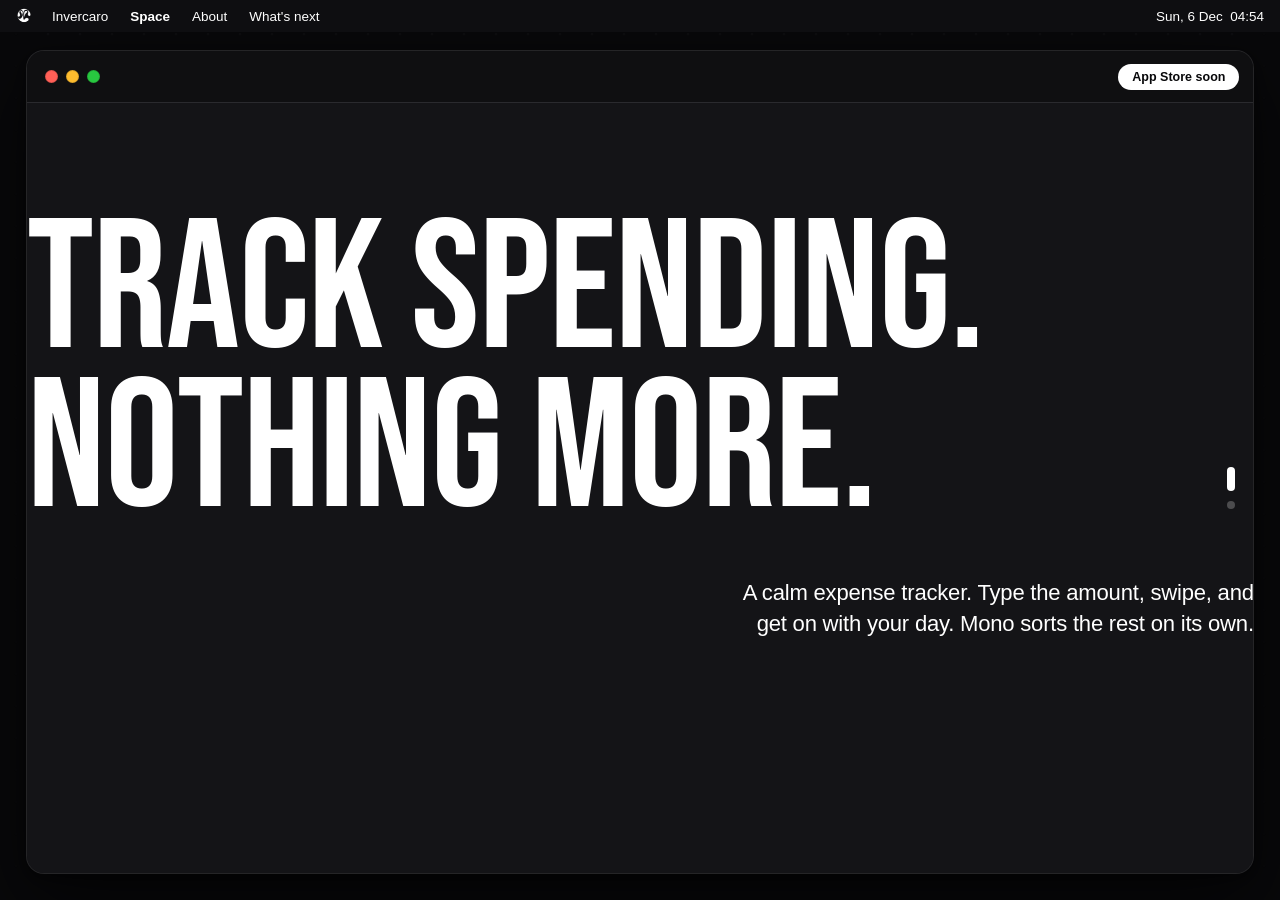
==== commit a8fc1ba8: "Intent: Plan, Details and Map frames with horizontal rails and 3D phones from real app screens; pin " ====
--- a/space.html
+++ b/space.html
@@ -12,9 +12,9 @@
     <link rel="preconnect" href="https://fonts.googleapis.com">
     <link rel="preconnect" href="https://fonts.gstatic.com" crossorigin>
     <link rel="stylesheet" href="https://fonts.googleapis.com/css2?family=Bebas+Neue&display=swap">
-    <link rel="stylesheet" href="style/main.css?v=63">
-    <link rel="stylesheet" href="style/space.css?v=63">
-    <link rel="stylesheet" href="style/mobile.css?v=63">
+    <link rel="stylesheet" href="style/main.css?v=68">
+    <link rel="stylesheet" href="style/space.css?v=68">
+    <link rel="stylesheet" href="style/mobile.css?v=68">
     <script>
         (function () {
             try {
@@ -291,80 +291,93 @@
                     </div>
 
                     <div id="sp-intent" class="sp-content-section ap ap--intent" data-title="Plan the trip. Keep the journey.">
-                    <header class="ap-hero ap-hero--video ap-block">
+                    <!-- Full-window stages: hero, Plan, Details; then the Map frame and the privacy policy scroll. Each frame is a
+                         horizontal rail of parts with a 3D iPhone (js/intent.js + js/intent3d.js). -->
+                    <div class="ap-deck" data-stages>
+                    <header class="ap-hero ap-hero--video ap-block ap-stage" data-stage="0" aria-label="Intent">
                         <div class="ap-hero-media" aria-hidden="true">
                             <video class="ap-hero-video" data-src="style/videos/intent/intent_hero.mp4" poster="style/videos/intent/intent_hero_poster.jpg" muted loop playsinline preload="none"></video>
                         </div>
-                        <h1 class="ap-display rv">Plan the trip.<br>Keep the journey.</h1>
-                        <p class="ap-lead rv">Every trip becomes a travel note: cities, days, tickets and photos in one place. And when you’re back, your map fills in.</p>
+                        <h1 class="ap-display ap-in" style="--d:0">Plan the trip.<br>Keep the journey.</h1>
+                        <p class="ap-lead ap-in" style="--d:2">Every trip becomes a travel note: cities, days, tickets and photos in one place. And when you’re back, your map fills in.</p>
                     </header>
 
-                    <section class="ap-center ap-block">
-                        <div class="ap-center-head">
-                            <span class="ap-eyebrow rv"><span class="ap-ic" aria-hidden="true"><svg viewBox="0 0 24 24" fill="none" stroke="currentColor" stroke-width="1.8" stroke-linecap="round" stroke-linejoin="round"><rect x="5" y="3" width="14" height="18" rx="3"/><path d="M9 8h6M9 12h6M9 16h3"/></svg></span>Trips</span>
-                            <h2 class="ap-h2 rv">Every trip,<br>a travel note.</h2>
-                            <p class="ap-p rv">Pick a country and dates. The note is ready. Each trip gets a photo of its country, its stops and its length at a glance.</p>
-                            <ul class="ap-ticks rv"><li>Your next trip is always on top</li><li>Upcoming trips grouped by season</li><li>Finished ones move to the archive by themselves</li></ul>
-                        </div>
-                        <figure class="ap-shots rv"><img src="style/images/intent/image_intent_main.svg" width="418" height="850" alt="Intent’s My Trips list with a trip to Spain" class="ap-phone"><img src="style/images/intent/image_intent_travel_note.svg" width="418" height="850" alt="A trip to Spain opened as a travel note" class="ap-phone"></figure>
-                    </section>
-
-                    <section class="ap-lede ap-block">
-                        <figure class="ap-shots rv"><img src="style/images/intent/image_intent_step.svg" width="418" height="850" alt="Barcelona with its plan by day" class="ap-phone" loading="lazy" decoding="async"><img src="style/images/intent/image_intent_calendar.svg" width="418" height="850" alt="The trip calendar, one card for every day" class="ap-phone" loading="lazy" decoding="async"></figure>
-                        <div class="ap-text"><span class="ap-eyebrow rv"><span class="ap-ic" aria-hidden="true"><svg viewBox="0 0 24 24" fill="none" stroke="currentColor" stroke-width="1.8" stroke-linecap="round" stroke-linejoin="round"><rect x="3.5" y="5" width="17" height="15.5" rx="3"/><path d="M3.5 10h17M8 3v4M16 3v4"/></svg></span>Planning</span>
-                            <h2 class="ap-h2 rv">Plan city<br>by city.</h2>
-                            <p class="ap-p rv">Add the cities you’ll visit, then fill in each day. One place for everything you want to see.</p>
-                            <ul class="ap-features rv"><li><span class="ap-ic" aria-hidden="true"><svg viewBox="0 0 24 24" fill="none" stroke="currentColor" stroke-width="1.8" stroke-linecap="round" stroke-linejoin="round"><path d="M12 21s-7-6.2-7-12a7 7 0 0 1 14 0c0 5.8-7 12-7 12z"/><circle cx="12" cy="9" r="2.5"/></svg></span><div><strong>Places &amp; notes</strong><span>Give each one a day and a time, or keep it for any time that day.</span></div></li><li><span class="ap-ic" aria-hidden="true"><svg viewBox="0 0 24 24" fill="none" stroke="currentColor" stroke-width="1.8" stroke-linecap="round" stroke-linejoin="round"><rect x="3.5" y="5" width="17" height="15.5" rx="3"/><path d="M3.5 10h17M8 3v4M16 3v4"/></svg></span><div><strong>Calendar</strong><span>Every day of the trip, built from your cities, with how you get between them.</span></div></li><li><span class="ap-ic" aria-hidden="true"><svg viewBox="0 0 24 24" fill="none" stroke="currentColor" stroke-width="1.8" stroke-linecap="round" stroke-linejoin="round"><path d="M12 3.5l1.9 5.6 5.6 1.9-5.6 1.9L12 18.5l-1.9-5.6L4.5 11l5.6-1.9z"/></svg></span><div><strong>Not planned yet</strong><span>Ideas wait here until you find them a day.</span></div></li></ul></div>
-                    </section>
-
-                    <section class="ap-lede ap-block ap-lede--flip">
-                        <figure class="ap-shots rv"><img src="style/images/intent/image_intent_documents.svg" width="418" height="850" alt="The trip’s documents, filtered into tickets, bookings and personal" class="ap-phone" loading="lazy" decoding="async"></figure>
-                        <div class="ap-text"><span class="ap-eyebrow rv"><span class="ap-ic" aria-hidden="true"><svg viewBox="0 0 24 24" fill="none" stroke="currentColor" stroke-width="1.8" stroke-linecap="round" stroke-linejoin="round"><path d="M3.5 7.5h17v3a2 2 0 0 0 0 3v3h-17v-3a2 2 0 0 0 0-3z"/><path d="M14.5 7.5v9" stroke-dasharray="1.5 2"/></svg></span>Documents</span>
-                            <h2 class="ap-h2 rv">Every ticket<br>in its place.</h2>
-                            <p class="ap-p rv">Add files and photos to the trip, a city, a place or the journey between cities. They open right in the app, even offline.</p>
-                            <ul class="ap-ticks rv"><li><strong>Tickets.</strong> Flights show as boarding-pass cards with the route and flight number.</li><li><strong>Bookings.</strong> Hotels and tours, kept with the city they’re for.</li><li><strong>Personal.</strong> Insurance and other papers for the whole trip.</li></ul></div>
-                    </section>
-
-                    <section class="ap-rail-block ap-block">
-                        <div class="ap-center-head">
-                            <span class="ap-eyebrow rv"><span class="ap-ic" aria-hidden="true"><svg viewBox="0 0 24 24" fill="none" stroke="currentColor" stroke-width="1.8" stroke-linecap="round" stroke-linejoin="round"><circle cx="12" cy="12" r="9"/><path d="M3 12h18M12 3c2.6 2.6 3.8 5.6 3.8 9s-1.2 6.4-3.8 9c-2.6-2.6-3.8-5.6-3.8-9S9.4 5.6 12 3z"/></svg></span>After the trip</span>
-                            <h2 class="ap-h2 rv">See how far<br>you’ve come.</h2>
-                        </div>
-                        <div class="ap-rail" data-rail tabindex="0" role="group" aria-label="Intent map, cards and friends">
-                            <div class="ap-rail-track">
-                        <article class="ap-slide">
-                            <div class="ap-slide-text">
-                                <span class="ap-eyebrow rv"><span class="ap-ic" aria-hidden="true"><svg viewBox="0 0 24 24" fill="none" stroke="currentColor" stroke-width="1.8" stroke-linecap="round" stroke-linejoin="round"><circle cx="12" cy="12" r="9"/><path d="M3 12h18M12 3c2.6 2.6 3.8 5.6 3.8 9s-1.2 6.4-3.8 9c-2.6-2.6-3.8-5.6-3.8-9S9.4 5.6 12 3z"/></svg></span>Map</span>
-                                <h3 class="ap-h2 ap-h2--slide rv">Fill in your<br>world map.</h3>
-                                <p class="ap-p rv">Finished trips color in their countries. Mark the ones you visited before and watch countries, continents and cities add up. The Country Wall puts a photo of every place on one page.</p>
-
-                            </div>
-                            <figure class="ap-shots ap-shots--slide rv"><img src="style/images/intent/image_intent_map.svg" width="418" height="850" alt="The world map with visited countries filled in" class="ap-phone" loading="lazy" decoding="async"><img src="style/images/intent/image_intent_country_wall.svg" width="418" height="850" alt="The Country Wall with a photo for every visited country" class="ap-phone" loading="lazy" decoding="async"></figure>
-                        </article>
-                        <article class="ap-slide">
-                            <div class="ap-slide-text">
-                                <span class="ap-eyebrow rv"><span class="ap-ic" aria-hidden="true"><svg viewBox="0 0 24 24" fill="none" stroke="currentColor" stroke-width="1.8" stroke-linecap="round" stroke-linejoin="round"><path d="M12 15V3.5M8 7l4-3.5L16 7M5.5 12v6.5a2 2 0 0 0 2 2h9a2 2 0 0 0 2-2V12"/></svg></span>Cards</span>
-                                <h3 class="ap-h2 ap-h2--slide rv">Memories,<br>ready to share.</h3>
-                                <p class="ap-p rv">Each visited country gets its own card: the cities, the days and the places, with an album for your photos. Share a card, your whole map, or a trip itself.</p>
-
-                            </div>
-                            <figure class="ap-shots ap-shots--slide rv"><img src="style/images/intent/image_intent_archive_card.svg" width="418" height="850" alt="Italy’s country card with photos from the album" class="ap-phone" loading="lazy" decoding="async"><img src="style/images/intent/image_intent_share.svg" width="418" height="850" alt="Sharing a card of your travel map" class="ap-phone" loading="lazy" decoding="async"></figure>
-                        </article>
-                        <article class="ap-slide">
-                            <div class="ap-slide-text">
-                                <span class="ap-eyebrow rv"><span class="ap-ic" aria-hidden="true"><svg viewBox="0 0 24 24" fill="none" stroke="currentColor" stroke-width="1.8" stroke-linecap="round" stroke-linejoin="round"><circle cx="9" cy="8" r="3.2"/><path d="M3 20a6 6 0 0 1 12 0"/><circle cx="17" cy="9" r="2.5"/><path d="M16.5 14a4.5 4.5 0 0 1 4.5 5"/></svg></span>Friends</span>
-                                <h3 class="ap-h2 ap-h2--slide rv">Compare<br>with friends.</h3>
-                                <p class="ap-p rv">Scan a friend’s code and see where your maps meet. A map code holds only a name, the countries and a city count.</p>
-                                <ul class="ap-ticks rv"><li><strong>Both.</strong> Countries you’ve both been to.</li><li><strong>You.</strong> Places only you have seen.</li><li><strong>Friend.</strong> Ideas for your next trip.</li></ul>
-                            </div>
-                            <figure class="ap-shots ap-shots--slide rv"><img src="style/images/intent/image_intent_compare.svg" width="418" height="850" alt="Your map and a friend’s map compared" class="ap-phone" loading="lazy" decoding="async"></figure>
-                        </article>
-                            </div>
-                        </div>
-                        <div class="ap-rail-nav">
-                            <button type="button" class="ap-rail-btn" data-dir="-1" aria-label="Previous"><svg viewBox="0 0 24 24" fill="none" stroke="currentColor" stroke-width="1.8" stroke-linecap="round" stroke-linejoin="round"><path d="M15 5l-7 7 7 7"/></svg></button>
-                            <div class="ap-rail-dots" role="tablist"></div>
-                            <button type="button" class="ap-rail-btn" data-dir="1" aria-label="Next"><svg viewBox="0 0 24 24" fill="none" stroke="currentColor" stroke-width="1.8" stroke-linecap="round" stroke-linejoin="round"><path d="M9 5l7 7-7 7"/></svg></button>
+                    <section class="ap-stage ip-frame" data-stage="1" aria-label="Plan" data-ip>
+                        <div class="ip-copy">
+                            <span class="ap-eyebrow ap-in" style="--d:0"><span class="ap-ic" aria-hidden="true"><svg viewBox="0 0 24 24" fill="none" stroke="currentColor" stroke-width="1.8" stroke-linecap="round" stroke-linejoin="round"><rect x="5" y="3" width="14" height="18" rx="3"/><path d="M9 8h6M9 12h6M9 16h3"/></svg></span>Plan</span>
+                            <h2 class="ap-h2 ap-in" style="--d:1">Every trip,<br>a travel note.</h2>
+                            <div class="ip-rail ap-in" style="--d:2" tabindex="0" role="group" aria-label="Plan">
+                                <article class="ip-part" data-label="New trip" data-screen="style/images/intent/screens/newtrip.jpg"><h3>Pick a country and the dates.</h3><p>The note is ready in a second, with a photo of the country and the trip’s length at a glance.</p></article>
+                                <article class="ip-part" data-label="Steps" data-screen="style/images/intent/screens/trip_it.jpg"><h3>City by city.</h3><p>Rome, then Florence, then Venice. Each city is a step, in order, with the days you’ll spend there.</p></article>
+                                <article class="ip-part" data-label="Getting there" data-screen="style/images/intent/screens/addstep.jpg"><h3>The journey in between.</h3><p>Choose the next city and how you’ll get there: a flight, a train, a bus or the car.</p></article>
+                                <article class="ip-part" data-label="Day by day" data-screen="style/images/intent/screens/step1.jpg"><h3>Every day, planned.</h3><p>Inside each city, give your places a day and a time. Or keep them for whenever.</p></article>
+                            </div>
+                            <div class="ip-nav ap-in" style="--d:3">
+                                <div class="ip-pills" role="tablist"></div>
+                                <div class="ip-arrows">
+                                    <button type="button" class="ip-arrow" data-dir="-1" aria-label="Previous"><svg viewBox="0 0 24 24" fill="none" stroke="currentColor" stroke-width="2" stroke-linecap="round" stroke-linejoin="round"><path d="M14.5 6l-6 6 6 6"/></svg></button>
+                                    <button type="button" class="ip-arrow" data-dir="1" aria-label="Next"><svg viewBox="0 0 24 24" fill="none" stroke="currentColor" stroke-width="2" stroke-linecap="round" stroke-linejoin="round"><path d="M9.5 6l6 6-6 6"/></svg></button>
+                                </div>
+                            </div>
+                        </div>
+                        <div class="ip-scene" data-back="style/images/intent/screens/trips.jpg">
+                            <div class="ip-glow" aria-hidden="true"></div>
+                            <canvas class="ip-canvas" aria-hidden="true"></canvas>
+                            <img class="ip-flat" src="style/images/intent/screens/newtrip.jpg" width="820" height="1783" alt="Intent: New trip" loading="lazy" decoding="async">
+                        </div>
+                    </section>
+
+                    <section class="ap-stage ip-frame ip-frame--flip" data-stage="2" aria-label="Details" data-ip>
+                        <div class="ip-copy">
+                            <span class="ap-eyebrow ap-in" style="--d:0"><span class="ap-ic" aria-hidden="true"><svg viewBox="0 0 24 24" fill="none" stroke="currentColor" stroke-width="1.8" stroke-linecap="round" stroke-linejoin="round"><rect x="3.5" y="5" width="17" height="15.5" rx="3"/><path d="M3.5 10h17M8 3v4M16 3v4"/></svg></span>Details</span>
+                            <h2 class="ap-h2 ap-in" style="--d:1">Everything,<br>in its place.</h2>
+                            <div class="ip-rail ap-in" style="--d:2" tabindex="0" role="group" aria-label="Details">
+                                <article class="ip-part" data-label="Places & notes" data-screen="style/images/intent/screens/step1_add.jpg"><h3>Places, notes and files.</h3><p>Add what you want to see, a reminder or a file to any city, on a day or not yet.</p></article>
+                                <article class="ip-part" data-label="Documents" data-screen="style/images/intent/screens/pt_docs.jpg"><h3>Every ticket, ready.</h3><p>Flights become boarding-pass cards. Bookings and personal files sit next to them, even offline.</p></article>
+                                <article class="ip-part" data-label="Calendar" data-screen="style/images/intent/screens/trip_it_cal.jpg"><h3>The whole trip, by day.</h3><p>Swipe through the days and see what’s planned, when, and in which city.</p></article>
+                                <article class="ip-part" data-label="Not planned yet" data-screen="style/images/intent/screens/pt_cal.jpg"><h3>Nothing gets lost.</h3><p>Places without a day wait in their city. Add them to a day when you know.</p></article>
+                            </div>
+                            <div class="ip-nav ap-in" style="--d:3">
+                                <div class="ip-pills" role="tablist"></div>
+                                <div class="ip-arrows">
+                                    <button type="button" class="ip-arrow" data-dir="-1" aria-label="Previous"><svg viewBox="0 0 24 24" fill="none" stroke="currentColor" stroke-width="2" stroke-linecap="round" stroke-linejoin="round"><path d="M14.5 6l-6 6 6 6"/></svg></button>
+                                    <button type="button" class="ip-arrow" data-dir="1" aria-label="Next"><svg viewBox="0 0 24 24" fill="none" stroke="currentColor" stroke-width="2" stroke-linecap="round" stroke-linejoin="round"><path d="M9.5 6l6 6-6 6"/></svg></button>
+                                </div>
+                            </div>
+                        </div>
+                        <div class="ip-scene" data-back="style/images/intent/screens/showitem.jpg">
+                            <div class="ip-glow" aria-hidden="true"></div>
+                            <canvas class="ip-canvas" aria-hidden="true"></canvas>
+                            <img class="ip-flat" src="style/images/intent/screens/step1_add.jpg" width="820" height="1783" alt="Intent: Places & notes" loading="lazy" decoding="async">
+                        </div>
+                    </section>
+                    </div>
+
+                    <div class="ap-rest" aria-label="Map">
+                    <section class="ip-frame" aria-label="Map" data-ip>
+                        <div class="ip-copy">
+                            <span class="ap-eyebrow ap-in" style="--d:0"><span class="ap-ic" aria-hidden="true"><svg viewBox="0 0 24 24" fill="none" stroke="currentColor" stroke-width="1.8" stroke-linecap="round" stroke-linejoin="round"><circle cx="12" cy="12" r="9"/><path d="M3 12h18M12 3c2.6 2.6 3.8 5.6 3.8 9s-1.2 6.4-3.8 9c-2.6-2.6-3.8-5.6-3.8-9S9.4 5.6 12 3z"/></svg></span>After the trip</span>
+                            <h2 class="ap-h2 ap-in" style="--d:1">See how far<br>you’ve come.</h2>
+                            <div class="ip-rail ap-in" style="--d:2" tabindex="0" role="group" aria-label="Map">
+                                <article class="ip-part" data-label="Map" data-screen="style/images/intent/screens/map_it.jpg"><h3>Fill in your world map.</h3><p>Finished trips colour in their countries. Countries, continents and cities add up.</p></article>
+                                <article class="ip-part" data-label="Share" data-screen="style/images/intent/screens/map_share.jpg"><h3>Your map, ready to share.</h3><p>One tap turns your map into an image: countries, cities and the share of the world you’ve seen.</p></article>
+                                <article class="ip-part" data-label="Compare" data-screen="style/images/intent/screens/map_compare.jpg"><h3>Compare with friends.</h3><p>Scan a friend’s code and see where your maps meet. It holds only a name, countries and a city count.</p></article>
+                                <article class="ip-part" data-label="Archive" data-screen="style/images/intent/screens/archive.jpg"><h3>Every trip, kept.</h3><p>Finished trips move to the archive by themselves, each one a card with its photo, stops and days.</p></article>
+                                <article class="ip-part" data-label="Cards" data-screen="style/images/intent/screens/country_it.jpg"><h3>A card for every country.</h3><p>The cities, the days and the places, with an album for your photos. Share it as it is.</p></article>
+                                <article class="ip-part" data-label="Together" data-screen="style/images/intent/screens/trip_shared.jpg"><h3>Plan it together.</h3><p>Share a trip with the friends you travel with, and plan the same note together.</p></article>
+                            </div>
+                            <div class="ip-nav ap-in" style="--d:3">
+                                <div class="ip-pills" role="tablist"></div>
+                                <div class="ip-arrows">
+                                    <button type="button" class="ip-arrow" data-dir="-1" aria-label="Previous"><svg viewBox="0 0 24 24" fill="none" stroke="currentColor" stroke-width="2" stroke-linecap="round" stroke-linejoin="round"><path d="M14.5 6l-6 6 6 6"/></svg></button>
+                                    <button type="button" class="ip-arrow" data-dir="1" aria-label="Next"><svg viewBox="0 0 24 24" fill="none" stroke="currentColor" stroke-width="2" stroke-linecap="round" stroke-linejoin="round"><path d="M9.5 6l6 6-6 6"/></svg></button>
+                                </div>
+                            </div>
+                        </div>
+                        <div class="ip-scene" data-back="style/images/intent/screens/wall.jpg">
+                            <div class="ip-glow" aria-hidden="true"></div>
+                            <canvas class="ip-canvas" aria-hidden="true"></canvas>
+                            <img class="ip-flat" src="style/images/intent/screens/map_it.jpg" width="820" height="1783" alt="Intent: Map" loading="lazy" decoding="async">
                         </div>
                     </section>
 
@@ -439,19 +452,43 @@
                         </div>
                     </section>
                     </div>
+                    </div>
 
                     <div id="sp-sileo" class="sp-content-section ap ap--sileo" data-title="Take a moment.">
-                    <header class="ap-hero ap-hero--video ap-block">
+                    <!-- Two full-window stages: the hero, then one design frame (no scrolling — Sileo is still being designed). -->
+                    <div class="ap-deck" data-stages>
+                    <header class="ap-hero ap-hero--video ap-block ap-stage" data-stage="0" aria-label="Sileo">
                         <div class="ap-hero-media" aria-hidden="true">
                             <video class="ap-hero-video" data-src="style/videos/sileo/sileo_hero.mp4" poster="style/videos/sileo/sileo_hero_poster.jpg" muted loop playsinline preload="none"></video>
                         </div>
-                        <h1 class="ap-display rv">Take<br>a moment.</h1>
-                        <p class="ap-lead rv">A quiet place to pause, breathe and notice the small wins. Sileo is still on the drawing board.</p>
+                        <h1 class="ap-display ap-in" style="--d:0">Take<br>a moment.</h1>
+                        <p class="ap-lead ap-in" style="--d:2">A quiet place to pause, breathe and notice the small wins. Sileo is still on the drawing board.</p>
                     </header>
-                    <section class="ap-center ap-block ap-sileo">
-                        <figure class="ap-sileo-shot rv"><img src="style/images/sileo/image_sileo_main.svg" width="1045" height="1070" alt="Early Sileo designs" loading="lazy" decoding="async"></figure>
-                        <ul class="ap-pills rv"><li><span class="ap-ic" aria-hidden="true"><svg viewBox="0 0 24 24" fill="none" stroke="currentColor" stroke-width="1.8" stroke-linecap="round" stroke-linejoin="round"><circle cx="12" cy="12" r="9"/><path d="M12 7v5l3 2"/></svg></span>Moments that matter</li><li><span class="ap-ic" aria-hidden="true"><svg viewBox="0 0 24 24" fill="none" stroke="currentColor" stroke-width="1.8" stroke-linecap="round" stroke-linejoin="round"><circle cx="12" cy="12" r="9"/><path d="M10 9v6M14 9v6"/></svg></span>More ways to pause</li><li><span class="ap-ic" aria-hidden="true"><svg viewBox="0 0 24 24" fill="none" stroke="currentColor" stroke-width="1.8" stroke-linecap="round" stroke-linejoin="round"><path d="M12 3.8l2.5 5.2 5.7.8-4.1 4 1 5.6L12 16.7l-5.1 2.7 1-5.6-4.1-4 5.7-.8z"/></svg></span>Small wins</li></ul>
-                    </section>
+                    </div>
+
+                    <div class="ap-rest">
+                    <section class="ap-sileo-frame" aria-label="Design">
+                        <div class="ap-sileo-copy">
+                            <span class="ap-sileo-badge ap-sileo-in" style="--d:0"><i aria-hidden="true"></i>In design</span>
+                            <h2 class="ap-h2 ap-sileo-in" style="--d:1">A pause,<br>by design.</h2>
+                            <p class="ap-sileo-lead ap-sileo-in" style="--d:2">Set a few quiet minutes, start the timer and do nothing at all. Sileo keeps count of your pauses, so the small wins add up.</p>
+                            <ul class="ap-sileo-list">
+                                <li class="ap-sileo-in" style="--d:3"><span class="ap-ic" aria-hidden="true"><svg viewBox="0 0 24 24" fill="none" stroke="currentColor" stroke-width="1.8" stroke-linecap="round" stroke-linejoin="round"><circle cx="12" cy="12" r="9"/><path d="M12 7v5l3 2"/></svg></span><span><strong>Moments that matter</strong>A timer for a pause of your own length.</span></li>
+                                <li class="ap-sileo-in" style="--d:4"><span class="ap-ic" aria-hidden="true"><svg viewBox="0 0 24 24" fill="none" stroke="currentColor" stroke-width="1.8" stroke-linecap="round" stroke-linejoin="round"><circle cx="12" cy="12" r="9"/><path d="M10 9v6M14 9v6"/></svg></span><span><strong>More ways to pause</strong>Breathe, sit still, or simply do nothing.</span></li>
+                                <li class="ap-sileo-in" style="--d:5"><span class="ap-ic" aria-hidden="true"><svg viewBox="0 0 24 24" fill="none" stroke="currentColor" stroke-width="1.8" stroke-linecap="round" stroke-linejoin="round"><path d="M12 3.8l2.5 5.2 5.7.8-4.1 4 1 5.6L12 16.7l-5.1 2.7 1-5.6-4.1-4 5.7-.8z"/></svg></span><span><strong>Small wins</strong>Every pause today, counted quietly.</span></li>
+                            </ul>
+                        </div>
+                        <div class="ap-sileo-stage" data-sileo3d data-light="style/images/sileo/sileo_screen_light.jpg" data-dark="style/images/sileo/sileo_screen_dark.jpg">
+                            <div class="ap-sileo-breath" aria-hidden="true"></div>
+                            <p class="ap-sileo-breath-label" aria-hidden="true"><span>Breathe in</span><span>Breathe out</span></p>
+                            <canvas class="ap-sileo-canvas" aria-hidden="true"></canvas>
+                            <figure class="ap-sileo-shots">
+                                <img src="style/images/sileo/sileo_screen_light.jpg" width="831" height="1800" alt="Sileo timer, ready to start" loading="lazy" decoding="async">
+                                <img src="style/images/sileo/sileo_screen_dark.jpg" width="831" height="1800" alt="Sileo during a pause: do nothing" loading="lazy" decoding="async">
+                            </figure>
+                        </div>
+                    </section>
+                    </div>
                     </div>
                 </div>
 
@@ -462,13 +499,14 @@
         </div>
     </main>
 
-    <script src="js/bg.js?v=63"></script>
-    <script src="js/site.js?v=63"></script>
-    <script src="js/app.js?v=63"></script>
-    <script src="js/space.js?v=63"></script>
-    <!-- 3D phone on Mono's page 3: three.js comes from the CDN only when that page is first shown on a desktop window. -->
+    <script src="js/bg.js?v=68"></script>
+    <script src="js/site.js?v=68"></script>
+    <script src="js/app.js?v=68"></script>
+    <script src="js/space.js?v=68"></script>
+    <script src="js/intent.js?v=68"></script>
+    <!-- 3D pages (Mono's story, Sileo's design frame): three.js comes from the CDN only when such a page is first shown on a desktop window. -->
     <script type="importmap">{ "imports": { "three": "https://unpkg.com/three@0.160.0/build/three.module.js", "three/addons/": "https://unpkg.com/three@0.160.0/examples/jsm/" } }</script>
-    <script type="module" src="js/story3d.js?v=63"></script>
+    <script type="module" src="js/story3d.js?v=68"></script>
 </body>
 
 </html>
--- a/style/space.css
+++ b/style/space.css
@@ -233,10 +233,6 @@
 
 .ap-h2 {
     font-size: clamp(38px, 6cqi, 84px);
-}
-
-.ap-h2--slide {
-    font-size: clamp(30px, 3.6cqi, 52px);
 }
 
 .ap-h3 {
@@ -967,127 +963,6 @@
     text-align: center;
 }
 
-/* ====== APP PAGE · RAIL ====== */
-.ap-rail-block {
-    max-width: none;
-}
-
-.ap-rail {
-    --rail-pad: max(0px, calc((100% - var(--ap-wrap)) / 2));
-    margin: clamp(40px, 6cqi, 72px) calc(var(--ap-pad) * -1) 0;
-    padding-inline: calc(var(--ap-pad) + var(--rail-pad));
-    scroll-padding-inline: calc(var(--ap-pad) + var(--rail-pad));
-    overflow-x: auto;
-    overflow-y: hidden;
-    overscroll-behavior-x: contain;
-    scroll-snap-type: x mandatory;
-    scrollbar-width: none;
-    outline: none;
-}
-
-.ap-rail::-webkit-scrollbar {
-    display: none;
-}
-
-.ap-rail-track {
-    display: flex;
-    gap: 20px;
-    width: max-content;
-}
-
-.ap-slide {
-    flex: none;
-    width: min(calc(100cqi - var(--ap-pad) * 2 - 48px), var(--ap-wrap));
-    display: grid;
-    grid-template-columns: minmax(0, 1fr) minmax(0, 1fr);
-    gap: clamp(24px, 4cqi, 64px);
-    align-items: center;
-    padding: clamp(32px, 5cqi, 72px) clamp(28px, 5cqi, 72px) 0;
-    border: 1px solid var(--color-gray-line);
-    border-radius: 36px;
-    overflow: hidden;
-    scroll-snap-align: start;
-}
-
-.ap-slide-text {
-    padding-bottom: clamp(32px, 5cqi, 72px);
-}
-
-.ap-shots--slide {
-    align-self: end;
-    align-items: flex-end;
-}
-
-.ap-shots--slide .ap-phone {
-    width: min(48%, 300px);
-}
-
-.ap-shots--slide .ap-phone:only-child {
-    width: min(64%, 330px);
-}
-
-.ap-shots--slide .ap-phone + .ap-phone {
-    margin-top: 0;
-    margin-bottom: -12%;
-}
-
-.ap-rail-nav {
-    display: flex;
-    align-items: center;
-    justify-content: center;
-    gap: 18px;
-    margin-top: 28px;
-}
-
-.ap-rail-dots {
-    display: flex;
-    gap: 9px;
-}
-
-.ap-rail-dot {
-    width: 8px;
-    height: 8px;
-    padding: 0;
-    border: 0;
-    border-radius: 999px;
-    background: var(--ac-ink);
-    opacity: 0.22;
-    cursor: pointer;
-    transition: width 400ms var(--ap-ease), opacity 400ms var(--ap-ease);
-}
-
-.ap-rail-dot.is-active {
-    width: 26px;
-    opacity: 1;
-}
-
-.ap-rail-btn {
-    display: grid;
-    place-items: center;
-    width: 40px;
-    height: 40px;
-    border: 0;
-    border-radius: 50%;
-    color: var(--ac-ink);
-    background: var(--ac-soft);
-    cursor: pointer;
-    transition: opacity var(--dur-hover) var(--ease-out), transform var(--dur-press) var(--ease-out);
-}
-
-.ap-rail-btn svg {
-    width: 18px;
-    height: 18px;
-}
-
-.ap-rail-btn:active {
-    transform: scale(0.94);
-}
-
-.ap-rail-btn:disabled {
-    opacity: 0.35;
-    cursor: default;
-}
-
 /* ====== APP PAGE · PRIVACY ====== */
 .ap-promises {
     list-style: none;
@@ -1098,8 +973,7 @@
     margin-top: clamp(32px, 4cqi, 48px);
 }
 
-.ap-promises li,
-.ap-pills li {
+.ap-promises li {
     display: flex;
     align-items: center;
     gap: 12px;
@@ -1213,24 +1087,435 @@
 }
 
 /* ====== APP PAGE · SILEO ====== */
-.ap-sileo {
-    margin-top: clamp(56px, 8cqi, 96px);
-}
-
-.ap-sileo-shot img {
+/* Two full-window stages: the hero, then one design frame that fits the window exactly (no scrolling).
+   Copy on the left rises in line by line; on the right the 3D phones (js/sileo3d.js) stand in a slow breathing ring. */
+.ap--sileo.ap-staged {
+    padding-bottom: 0;
+}
+
+.ap-sileo-frame {
+    position: relative;
+    display: grid;
+    grid-template-columns: minmax(300px, 0.85fr) 1.15fr;
+    align-items: center;
+    gap: clamp(24px, 4cqi, 64px);
+    max-width: var(--ap-wrap);
+    margin: 0 auto;
+    padding: clamp(40px, 6cqi, 80px) 0;
+}
+
+.ap-staged .ap-sileo-frame {
+    height: var(--sp-view-h, 100vh);
+    padding: 0;
+    overflow: hidden;
+}
+
+.ap-sileo-badge {
+    display: inline-flex;
+    align-items: center;
+    gap: 9px;
+    padding: 7px 14px 7px 12px;
+    border-radius: 999px;
+    font-size: 12px;
+    font-weight: 700;
+    letter-spacing: 0.14em;
+    text-transform: uppercase;
+    color: var(--ac-ink);
+    background: var(--ac-soft);
+}
+
+.ap-sileo-badge i {
+    width: 7px;
+    height: 7px;
+    border-radius: 50%;
+    background: var(--ac);
+    animation: sileo-pulse 2.4s var(--ease-in-out) infinite;
+}
+
+@keyframes sileo-pulse {
+    0%, 100% { box-shadow: 0 0 0 0 color-mix(in srgb, var(--ac) 45%, transparent); }
+    50%      { box-shadow: 0 0 0 6px transparent; }
+}
+
+.ap-sileo-copy .ap-h2 {
+    margin-top: 22px;
+}
+
+.ap-sileo-lead {
+    max-width: 26em;
+    margin-top: 22px;
+    font-size: clamp(16px, 1.45cqi, 19px);
+    line-height: 1.5;
+    letter-spacing: -0.01em;
+}
+
+.ap-sileo-list {
+    list-style: none;
+    display: grid;
+    gap: 16px;
+    margin-top: clamp(28px, 3.4cqi, 44px);
+}
+
+.ap-sileo-list li {
+    display: flex;
+    align-items: flex-start;
+    gap: 14px;
+    font-size: 15px;
+    line-height: 1.45;
+    color: var(--text-secondary);
+}
+
+.ap-sileo-list strong {
     display: block;
-    width: min(100%, 620px);
+    font-weight: 600;
+    color: var(--text-strong);
+}
+
+/* Right side: the 3D canvas over a breathing ring; the flat screenshots are the fallback (narrow window, no WebGL). */
+.ap-sileo-stage {
+    position: relative;
+    align-self: stretch;
+    min-height: 420px;
+}
+
+.ap-sileo-canvas {
+    position: absolute;
+    inset: 0;
+    width: 100%;
+    height: 100%;
+    display: none;
+    opacity: 0;
+    transition: opacity 900ms var(--ease-out);
+}
+
+.ap-staged:not(.ap-live-off) .ap-sileo-canvas { display: block; }
+.ap-sileo-stage.is-ready .ap-sileo-canvas { opacity: 1; }
+
+.ap-sileo-breath {
+    position: absolute;
+    left: 50%;
+    top: 50%;
+    width: min(78%, 62vh);
+    aspect-ratio: 1;
+    border-radius: 50%;
+    background: radial-gradient(circle, color-mix(in srgb, var(--ac) 24%, transparent) 0%, color-mix(in srgb, var(--ac) 11%, transparent) 52%, transparent 70%);
+    box-shadow: inset 0 0 0 1.5px color-mix(in srgb, var(--ac) 22%, transparent);
+    transform: translate(-50%, -50%) scale(0.86);
+    animation: sileo-breath 10s var(--ease-in-out) infinite;
+    pointer-events: none;
+}
+
+.ap-sileo-breath-label {
+    position: absolute;
+    left: 50%;
+    top: 7%;
+    z-index: 1;
+    transform: translateX(-50%);
+    pointer-events: none;
+}
+
+.ap-sileo-breath-label span {
+    position: absolute;
+    left: 50%;
+    transform: translateX(-50%);
+    font-size: 12px;
+    font-weight: 600;
+    letter-spacing: 0.16em;
+    text-transform: uppercase;
+    white-space: nowrap;
+    color: var(--ac-ink);
+    animation: sileo-breath-in 10s var(--ease-in-out) infinite;
+}
+
+.ap-sileo-breath-label span + span {
+    animation-name: sileo-breath-out;
+}
+
+@keyframes sileo-breath {
+    0%, 100% { transform: translate(-50%, -50%) scale(0.86); }
+    50%      { transform: translate(-50%, -50%) scale(1.04); }
+}
+
+@keyframes sileo-breath-in {
+    0%, 42%  { opacity: 1; }
+    50%, 92% { opacity: 0; }
+    100%     { opacity: 1; }
+}
+
+@keyframes sileo-breath-out {
+    0%, 42%  { opacity: 0; }
+    50%, 92% { opacity: 1; }
+    100%     { opacity: 0; }
+}
+
+.ap-sileo-shots {
+    position: relative;
+    display: flex;
+    justify-content: center;
+    align-items: center;
+    gap: 4%;
+    height: 100%;
+}
+
+.ap-sileo-shots img {
+    width: min(38%, 240px);
     height: auto;
-    margin: 0 auto;
-}
-
-.ap-pills {
-    list-style: none;
-    display: flex;
-    flex-wrap: wrap;
-    justify-content: center;
-    gap: 12px;
-    margin-top: clamp(40px, 5cqi, 64px);
+    border-radius: 13% / 6%;
+    box-shadow: 0 0 0 5px #111, 0 0 0 6.5px #c9cbcf;
+}
+
+.ap-sileo-shots img + img { transform: translateY(6%); }
+
+.ap-staged:not(.ap-live-off) .ap-sileo-shots { display: none; }
+
+/* Entrance: the copy rises out of blur line by line each time the frame arrives. */
+.ap-staged .ap-sileo-in {
+    opacity: 0;
+    transform: translate3d(0, 26px, 0);
+    filter: blur(8px);
+    transition: opacity 900ms var(--ap-ease), transform 900ms var(--ap-ease), filter 900ms var(--ap-ease);
+}
+
+.ap-staged .ap-rest[data-state="current"] .ap-sileo-in {
+    opacity: 1;
+    transform: none;
+    filter: none;
+    transition-delay: calc(420ms + var(--d, 0) * 110ms);
+}
+
+.ap-staged .ap-sileo-breath,
+.ap-staged .ap-sileo-breath-label { opacity: 0; transition: opacity 1200ms var(--ease-out); }
+.ap-staged .ap-rest[data-state="current"] .ap-sileo-breath,
+.ap-staged .ap-rest[data-state="current"] .ap-sileo-breath-label { opacity: 1; transition-delay: 600ms; }
+
+@media (prefers-reduced-motion: reduce) {
+    .ap-sileo-breath,
+    .ap-sileo-breath-label span,
+    .ap-sileo-badge i { animation: none; }
+}
+
+/* ====== APP PAGE · INTENT FRAMES ====== */
+/* Plan and Details are full-window stages, Map opens the page under them. Each frame: copy with a horizontal rail of
+   parts (pills + arrows + swipe, js/intent.js) beside a 3D scene (js/intent3d.js); the flat screenshot is the fallback. */
+.ip-frame {
+    display: grid;
+    grid-template-columns: minmax(320px, 0.9fr) 1.1fr;
+    align-items: center;
+    gap: clamp(24px, 4cqi, 64px);
+    max-width: var(--ap-wrap);
+    margin: var(--ap-gap) auto 0;
+}
+
+.ip-frame--flip .ip-copy { order: 1; }
+
+.ap-staged .ip-frame.ap-stage {
+    max-width: none;
+    padding-inline: max(var(--ap-pad), calc((100% - var(--ap-wrap)) / 2));
+}
+
+.ap-staged .ip-frame {
+    height: var(--sp-view-h, 100vh);
+    margin-top: 0;
+    overflow: hidden;
+}
+
+.ip-copy {
+    min-width: 0;
+}
+
+.ip-copy .ap-h2 {
+    margin-bottom: clamp(24px, 3cqi, 40px);
+}
+
+/* The rail: one part per width, snapped; the others fade back. */
+.ip-rail {
+    display: flex;
+    overflow-x: auto;
+    overscroll-behavior-x: contain;
+    scroll-snap-type: x mandatory;
+    scrollbar-width: none;
+    outline: none;
+    mask-image: linear-gradient(90deg, #000 88%, transparent);
+}
+
+.ip-rail::-webkit-scrollbar { display: none; }
+
+.ip-part {
+    flex: 0 0 100%;
+    min-height: 128px;
+    padding-right: 12%;
+    scroll-snap-align: start;
+    opacity: 0.12;
+    filter: blur(3px);
+    transition: opacity 600ms var(--ap-ease), filter 600ms var(--ap-ease);
+}
+
+.ip-part.is-current {
+    opacity: 1;
+    filter: none;
+}
+
+.ip-part h3 {
+    font-size: clamp(22px, 2.2cqi, 30px);
+    font-weight: 600;
+    letter-spacing: -0.025em;
+    line-height: 1.15;
+    color: var(--text-strong);
+}
+
+.ip-part p {
+    max-width: 30em;
+    margin-top: 10px;
+    font-size: clamp(15px, 1.35cqi, 18px);
+    line-height: 1.5;
+    letter-spacing: -0.01em;
+    color: var(--text-secondary);
+}
+
+/* Pills: the current one fills with its autoplay progress. */
+.ip-nav {
+    display: flex;
+    align-items: center;
+    gap: 14px;
+    margin-top: clamp(20px, 2.6cqi, 32px);
+}
+
+.ip-pills {
+    flex: 1;
+    min-width: 0;
+    display: flex;
+    gap: 6px;
+    overflow-x: auto;
+    scrollbar-width: none;
+    mask-image: linear-gradient(90deg, #000 85%, transparent);
+}
+
+.ip-pills::-webkit-scrollbar { display: none; }
+
+.ip-pill { flex: none; white-space: nowrap; }
+
+.ip-pill {
+    position: relative;
+    overflow: hidden;
+    padding: 7px 14px;
+    border: 0;
+    border-radius: 999px;
+    font-size: 13px;
+    font-weight: 500;
+    color: var(--text-strong);
+    background: color-mix(in srgb, var(--text-strong) 7%, transparent);
+    cursor: pointer;
+    transition: color 300ms var(--ease-out), background-color 300ms var(--ease-out), transform var(--dur-press) var(--ease-out);
+}
+
+.ip-pill span {
+    position: relative;
+    z-index: 1;
+}
+
+.ip-pill:hover { background: color-mix(in srgb, var(--text-strong) 12%, transparent); }
+.ip-pill:active { transform: scale(0.95); }
+
+.ip-pill.is-current {
+    color: var(--text-inverse);
+    background: color-mix(in srgb, var(--text-strong) 72%, transparent);
+}
+
+.ip-pill-bar {
+    position: absolute;
+    inset: 0;
+    background: var(--text-strong);
+    transform: scaleX(var(--p, 0));
+    transform-origin: 0 50%;
+    opacity: 0;
+    transition: transform 100ms linear;
+}
+
+.ip-pill.is-current .ip-pill-bar { opacity: 1; }
+
+.ip-arrows {
+    flex: none;
+    display: flex;
+    gap: 6px;
+}
+
+.ip-arrow {
+    display: grid;
+    place-items: center;
+    width: 34px;
+    height: 34px;
+    border: 0;
+    border-radius: 50%;
+    color: var(--text-strong);
+    background: color-mix(in srgb, var(--text-strong) 7%, transparent);
+    cursor: pointer;
+    transition: background-color 200ms var(--ease-out), transform var(--dur-press) var(--ease-out);
+}
+
+.ip-arrow svg { width: 16px; height: 16px; }
+.ip-arrow:hover { background: color-mix(in srgb, var(--text-strong) 12%, transparent); }
+.ip-arrow:active { transform: scale(0.92); }
+
+/* The scene: a soft accent glow, the 3D canvas, or the flat screenshot. */
+.ip-scene {
+    position: relative;
+    align-self: stretch;
+    min-height: 460px;
+    display: grid;
+    place-items: center;
+}
+
+.ip-glow {
+    position: absolute;
+    left: 50%;
+    top: 50%;
+    width: min(80%, 64vh);
+    aspect-ratio: 1;
+    border-radius: 50%;
+    background: radial-gradient(circle, color-mix(in srgb, var(--ac) 20%, transparent) 0%, color-mix(in srgb, var(--ac) 7%, transparent) 50%, transparent 70%);
+    transform: translate(-50%, -50%);
+    animation: ip-glow 9s var(--ease-in-out) infinite;
+    pointer-events: none;
+}
+
+@keyframes ip-glow {
+    0%, 100% { transform: translate(-50%, -50%) scale(0.9); opacity: 0.8; }
+    50%      { transform: translate(-50%, -50%) scale(1.05); opacity: 1; }
+}
+
+.ip-canvas {
+    position: absolute;
+    inset: 0;
+    width: 100%;
+    height: 100%;
+    display: none;
+    opacity: 0;
+    transition: opacity 900ms var(--ease-out);
+}
+
+.ap-staged:not(.ap-live-off) .ip-canvas { display: block; }
+.ip-scene.is-ready .ip-canvas { opacity: 1; }
+
+.ip-flat {
+    position: relative;
+    width: min(56%, 300px);
+    height: auto;
+    border-radius: 13% / 6%;
+    box-shadow: 0 0 0 6px #111, 0 0 0 7.5px #c9cbcf, 0 30px 60px rgba(0, 0, 0, 0.15);
+}
+
+.ap-staged:not(.ap-live-off) .ip-flat { display: none; }
+
+/* The page under the stages: its frame's copy arrives like a stage's. */
+.ap-staged .ap-rest[data-state="current"] .ap-in {
+    opacity: 1;
+    transform: none;
+    filter: none;
+    transition-delay: calc(380ms + var(--d, 0) * 120ms);
+}
+
+@media (prefers-reduced-motion: reduce) {
+    .ip-glow { animation: none; }
 }
 
 /* ====== APP PAGE · REVEAL ====== */
@@ -1253,8 +1538,9 @@
 /* ====== APP PAGE · NARROW WINDOW ====== */
 @container (max-width: 760px) {
     .ap-lede,
-    .ap-slide,
-    .ap-policy {
+    .ap-policy,
+    .ap-sileo-frame,
+    .ip-frame {
         grid-template-columns: 1fr;
     }
 
@@ -1266,17 +1552,6 @@
         max-width: none;
     }
 
-
-    .ap-slide {
-        width: calc(100cqi - var(--ap-pad) * 2 - 24px);
-        padding: 28px 22px 0;
-        border-radius: 28px;
-    }
-
-    .ap-slide-text {
-        padding-bottom: 0;
-    }
-
     .ap-policy-head {
         position: static;
     }
--- a/style/mobile.css
+++ b/style/mobile.css
@@ -149,8 +149,4 @@
     .ap {
         --ap-pad: 20px;
     }
-
-    .ap-rail-btn {
-        display: none;
-    }
 }
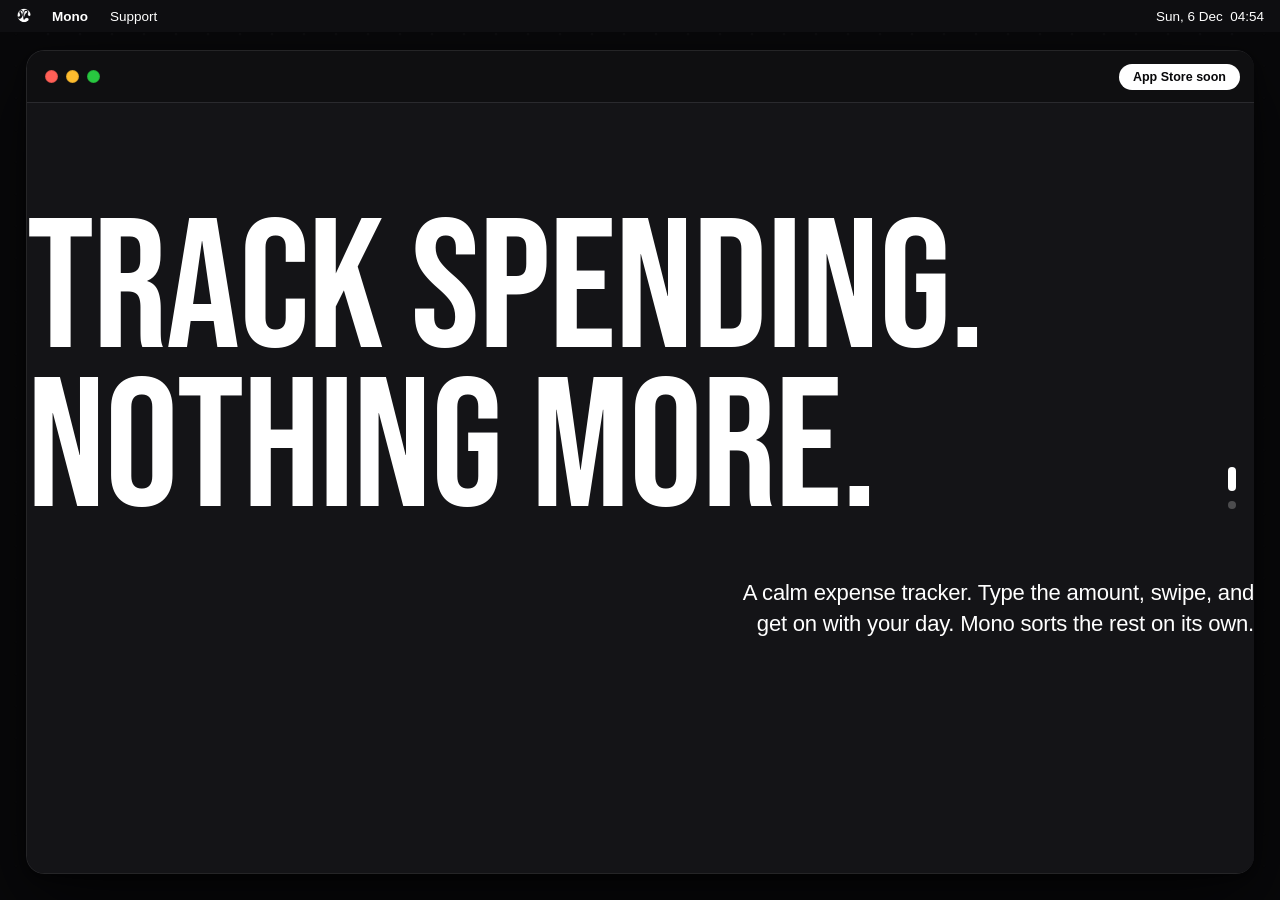
==== commit ca732522: "Direct links to support.html / space.html open as windows on the home page; privacy link lands on th" ====
--- a/space.html
+++ b/space.html
@@ -12,11 +12,17 @@
     <link rel="preconnect" href="https://fonts.googleapis.com">
     <link rel="preconnect" href="https://fonts.gstatic.com" crossorigin>
     <link rel="stylesheet" href="https://fonts.googleapis.com/css2?family=Bebas+Neue&display=swap">
-    <link rel="stylesheet" href="style/main.css?v=68">
-    <link rel="stylesheet" href="style/space.css?v=68">
-    <link rel="stylesheet" href="style/mobile.css?v=68">
+    <link rel="stylesheet" href="style/main.css?v=70">
+    <link rel="stylesheet" href="style/space.css?v=70">
+    <link rel="stylesheet" href="style/mobile.css?v=70">
     <script>
         (function () {
+            /* Opened directly (a link from the App Store, the app or a search engine): show it as a window on the home page.
+               Inside the home page it is an iframe, so this doesn't run there. `?page` keeps the plain page. */
+            if (window.self === window.top && !/[?&]page\b/.test(location.search)) {
+                location.replace('index.html?open=' + encodeURIComponent('space.html' + location.hash));
+                return;
+            }
             try {
                 var h = new Date().getHours();
                 document.documentElement.setAttribute('data-theme', h >= 10 && h < 18 ? 'light' : 'dark');
@@ -236,7 +242,7 @@
                                 <h3 class="ap-h3">Privacy Policy</h3>
                                 <dl class="mn-meta">
                                     <div><dt>Effective date</dt><dd>November 8, 2026</dd></div>
-                                    <div><dt>Developer</dt><dd>Michail Romaniuk, Poland</dd></div>
+                                    <div><dt>Developer</dt><dd>Mikhail Ramaniuk, Poland</dd></div>
                                     <div><dt>App</dt><dd>Mono for iPhone</dd></div>
                                 </dl>
                                 <button type="button" class="mn-copy-link" data-hash="privacy">Copy link to this policy</button>
@@ -291,7 +297,7 @@
                     </div>
 
                     <div id="sp-intent" class="sp-content-section ap ap--intent" data-title="Plan the trip. Keep the journey.">
-                    <!-- Full-window stages: hero, Plan, Details; then the Map frame and the privacy policy scroll. Each frame is a
+                    <!-- Full-window stages: hero, Plan, Details, Map; then the Memories frame and the privacy policy scroll. Each frame is a
                          horizontal rail of parts with a 3D iPhone (js/intent.js + js/intent3d.js). -->
                     <div class="ap-deck" data-stages>
                     <header class="ap-hero ap-hero--video ap-block ap-stage" data-stage="0" aria-label="Intent">
@@ -307,10 +313,10 @@
                             <span class="ap-eyebrow ap-in" style="--d:0"><span class="ap-ic" aria-hidden="true"><svg viewBox="0 0 24 24" fill="none" stroke="currentColor" stroke-width="1.8" stroke-linecap="round" stroke-linejoin="round"><rect x="5" y="3" width="14" height="18" rx="3"/><path d="M9 8h6M9 12h6M9 16h3"/></svg></span>Plan</span>
                             <h2 class="ap-h2 ap-in" style="--d:1">Every trip,<br>a travel note.</h2>
                             <div class="ip-rail ap-in" style="--d:2" tabindex="0" role="group" aria-label="Plan">
-                                <article class="ip-part" data-label="New trip" data-screen="style/images/intent/screens/newtrip.jpg"><h3>Pick a country and the dates.</h3><p>The note is ready in a second, with a photo of the country and the trip’s length at a glance.</p></article>
-                                <article class="ip-part" data-label="Steps" data-screen="style/images/intent/screens/trip_it.jpg"><h3>City by city.</h3><p>Rome, then Florence, then Venice. Each city is a step, in order, with the days you’ll spend there.</p></article>
+                                <article class="ip-part" data-label="New trip" data-video="style/videos/intent/features/newtrip.mp4" data-ms="20800" data-screen="style/images/intent/screens/newtrip.jpg"><h3>Pick a country and the dates.</h3><p>The note is ready in a second, with a photo of the country and the trip’s length at a glance.</p></article>
+                                <article class="ip-part" data-label="Steps" data-video="style/videos/intent/features/steps.mp4" data-ms="10700" data-screen="style/images/intent/screens/trip_it.jpg"><h3>City by city.</h3><p>Rome, then Florence, then Venice. Each city is a step, in order, with the days you’ll spend there.</p></article>
                                 <article class="ip-part" data-label="Getting there" data-screen="style/images/intent/screens/addstep.jpg"><h3>The journey in between.</h3><p>Choose the next city and how you’ll get there: a flight, a train, a bus or the car.</p></article>
-                                <article class="ip-part" data-label="Day by day" data-screen="style/images/intent/screens/step1.jpg"><h3>Every day, planned.</h3><p>Inside each city, give your places a day and a time. Or keep them for whenever.</p></article>
+                                <article class="ip-part" data-label="Day by day" data-video="style/videos/intent/features/daybyday.mp4" data-ms="15600" data-screen="style/images/intent/screens/step1.jpg"><h3>Every day, planned.</h3><p>Inside each city, give your places a day and a time. Or keep them for whenever.</p></article>
                             </div>
                             <div class="ip-nav ap-in" style="--d:3">
                                 <div class="ip-pills" role="tablist"></div>
@@ -332,9 +338,9 @@
                             <span class="ap-eyebrow ap-in" style="--d:0"><span class="ap-ic" aria-hidden="true"><svg viewBox="0 0 24 24" fill="none" stroke="currentColor" stroke-width="1.8" stroke-linecap="round" stroke-linejoin="round"><rect x="3.5" y="5" width="17" height="15.5" rx="3"/><path d="M3.5 10h17M8 3v4M16 3v4"/></svg></span>Details</span>
                             <h2 class="ap-h2 ap-in" style="--d:1">Everything,<br>in its place.</h2>
                             <div class="ip-rail ap-in" style="--d:2" tabindex="0" role="group" aria-label="Details">
-                                <article class="ip-part" data-label="Places & notes" data-screen="style/images/intent/screens/step1_add.jpg"><h3>Places, notes and files.</h3><p>Add what you want to see, a reminder or a file to any city, on a day or not yet.</p></article>
+                                <article class="ip-part" data-label="Places & notes" data-video="style/videos/intent/features/addplace.mp4" data-ms="14400" data-screen="style/images/intent/screens/step1_add.jpg"><h3>Places, notes and files.</h3><p>Add what you want to see, a reminder or a file to any city, on a day or not yet.</p></article>
                                 <article class="ip-part" data-label="Documents" data-screen="style/images/intent/screens/pt_docs.jpg"><h3>Every ticket, ready.</h3><p>Flights become boarding-pass cards. Bookings and personal files sit next to them, even offline.</p></article>
-                                <article class="ip-part" data-label="Calendar" data-screen="style/images/intent/screens/trip_it_cal.jpg"><h3>The whole trip, by day.</h3><p>Swipe through the days and see what’s planned, when, and in which city.</p></article>
+                                <article class="ip-part" data-label="Calendar" data-video="style/videos/intent/features/calendar.mp4" data-ms="12000" data-screen="style/images/intent/screens/trip_it_cal.jpg"><h3>The whole trip, by day.</h3><p>Swipe through the days and see what’s planned, when, and in which city.</p></article>
                                 <article class="ip-part" data-label="Not planned yet" data-screen="style/images/intent/screens/pt_cal.jpg"><h3>Nothing gets lost.</h3><p>Places without a day wait in their city. Add them to a day when you know.</p></article>
                             </div>
                             <div class="ip-nav ap-in" style="--d:3">
@@ -351,20 +357,14 @@
                             <img class="ip-flat" src="style/images/intent/screens/step1_add.jpg" width="820" height="1783" alt="Intent: Places & notes" loading="lazy" decoding="async">
                         </div>
                     </section>
-                    </div>
-
-                    <div class="ap-rest" aria-label="Map">
-                    <section class="ip-frame" aria-label="Map" data-ip>
+                    <section class="ap-stage ip-frame" data-stage="3" aria-label="Map" data-ip>
                         <div class="ip-copy">
                             <span class="ap-eyebrow ap-in" style="--d:0"><span class="ap-ic" aria-hidden="true"><svg viewBox="0 0 24 24" fill="none" stroke="currentColor" stroke-width="1.8" stroke-linecap="round" stroke-linejoin="round"><circle cx="12" cy="12" r="9"/><path d="M3 12h18M12 3c2.6 2.6 3.8 5.6 3.8 9s-1.2 6.4-3.8 9c-2.6-2.6-3.8-5.6-3.8-9S9.4 5.6 12 3z"/></svg></span>After the trip</span>
                             <h2 class="ap-h2 ap-in" style="--d:1">See how far<br>you’ve come.</h2>
                             <div class="ip-rail ap-in" style="--d:2" tabindex="0" role="group" aria-label="Map">
                                 <article class="ip-part" data-label="Map" data-screen="style/images/intent/screens/map_it.jpg"><h3>Fill in your world map.</h3><p>Finished trips colour in their countries. Countries, continents and cities add up.</p></article>
-                                <article class="ip-part" data-label="Share" data-screen="style/images/intent/screens/map_share.jpg"><h3>Your map, ready to share.</h3><p>One tap turns your map into an image: countries, cities and the share of the world you’ve seen.</p></article>
-                                <article class="ip-part" data-label="Compare" data-screen="style/images/intent/screens/map_compare.jpg"><h3>Compare with friends.</h3><p>Scan a friend’s code and see where your maps meet. It holds only a name, countries and a city count.</p></article>
-                                <article class="ip-part" data-label="Archive" data-screen="style/images/intent/screens/archive.jpg"><h3>Every trip, kept.</h3><p>Finished trips move to the archive by themselves, each one a card with its photo, stops and days.</p></article>
-                                <article class="ip-part" data-label="Cards" data-screen="style/images/intent/screens/country_it.jpg"><h3>A card for every country.</h3><p>The cities, the days and the places, with an album for your photos. Share it as it is.</p></article>
-                                <article class="ip-part" data-label="Together" data-screen="style/images/intent/screens/trip_shared.jpg"><h3>Plan it together.</h3><p>Share a trip with the friends you travel with, and plan the same note together.</p></article>
+                                <article class="ip-part" data-label="Share" data-video="style/videos/intent/features/share.mp4" data-ms="12400" data-screen="style/images/intent/screens/map_share.jpg"><h3>Your map, ready to share.</h3><p>One tap turns your map into an image: countries, cities and the share of the world you’ve seen.</p></article>
+                                <article class="ip-part" data-label="Compare" data-video="style/videos/intent/features/compare.mp4" data-ms="6500" data-screen="style/images/intent/screens/map_compare.jpg"><h3>Compare with friends.</h3><p>Scan a friend’s code and see where your maps meet. It holds only a name, countries and a city count.</p></article>
                             </div>
                             <div class="ip-nav ap-in" style="--d:3">
                                 <div class="ip-pills" role="tablist"></div>
@@ -374,12 +374,39 @@
                                 </div>
                             </div>
                         </div>
+                        <div class="ip-scene" data-back="style/images/intent/screens/map_cont.jpg">
+                            <div class="ip-glow" aria-hidden="true"></div>
+                            <canvas class="ip-canvas" aria-hidden="true"></canvas>
+                            <img class="ip-flat" src="style/images/intent/screens/map_it.jpg" width="820" height="1783" alt="Intent: Map" loading="lazy" decoding="async">
+                        </div>
+                    </section>
+                    </div>
+
+                    <div class="ap-rest" aria-label="Memories">
+                    <section class="ip-frame ip-frame--flip" aria-label="Memories" data-ip>
+                        <div class="ip-copy">
+                            <span class="ap-eyebrow ap-in" style="--d:0"><span class="ap-ic" aria-hidden="true"><svg viewBox="0 0 24 24" fill="none" stroke="currentColor" stroke-width="1.8" stroke-linecap="round" stroke-linejoin="round"><rect x="4" y="7" width="16" height="13" rx="3"/><path d="M7 4h10"/></svg></span>Memories</span>
+                            <h2 class="ap-h2 ap-in" style="--d:1">Memories,<br>ready to share.</h2>
+                            <div class="ip-rail ap-in" style="--d:2" tabindex="0" role="group" aria-label="Memories">
+                                <article class="ip-part" data-label="Archive" data-video="style/videos/intent/features/archive.mp4" data-ms="10100" data-screen="style/images/intent/screens/archive.jpg"><h3>Every trip, kept.</h3><p>Finished trips move to the archive by themselves, each one a card with its photo, stops and days.</p></article>
+                                <article class="ip-part" data-label="Cards" data-video="style/videos/intent/features/card.mp4" data-ms="6500" data-screen="style/images/intent/screens/country_it.jpg"><h3>A card for every country.</h3><p>The cities, the days and the places, with an album for your photos. Share it as it is.</p></article>
+                                <article class="ip-part" data-label="Together" data-screen="style/images/intent/screens/trip_shared.jpg"><h3>Plan it together.</h3><p>Share a trip with the friends you travel with, and plan the same note together.</p></article>
+                            </div>
+                            <div class="ip-nav ap-in" style="--d:3">
+                                <div class="ip-pills" role="tablist"></div>
+                                <div class="ip-arrows">
+                                    <button type="button" class="ip-arrow" data-dir="-1" aria-label="Previous"><svg viewBox="0 0 24 24" fill="none" stroke="currentColor" stroke-width="2" stroke-linecap="round" stroke-linejoin="round"><path d="M14.5 6l-6 6 6 6"/></svg></button>
+                                    <button type="button" class="ip-arrow" data-dir="1" aria-label="Next"><svg viewBox="0 0 24 24" fill="none" stroke="currentColor" stroke-width="2" stroke-linecap="round" stroke-linejoin="round"><path d="M9.5 6l6 6-6 6"/></svg></button>
+                                </div>
+                            </div>
+                        </div>
                         <div class="ip-scene" data-back="style/images/intent/screens/wall.jpg">
                             <div class="ip-glow" aria-hidden="true"></div>
                             <canvas class="ip-canvas" aria-hidden="true"></canvas>
-                            <img class="ip-flat" src="style/images/intent/screens/map_it.jpg" width="820" height="1783" alt="Intent: Map" loading="lazy" decoding="async">
-                        </div>
-                    </section>
+                            <img class="ip-flat" src="style/images/intent/screens/archive.jpg" width="820" height="1783" alt="Intent: Archive" loading="lazy" decoding="async">
+                        </div>
+                    </section>
+
 
                     <section class="ap-privacy ap-block" id="intent-privacy">
                         <div class="ap-center-head">
@@ -393,7 +420,7 @@
                                 <h3 class="ap-h3">Privacy Policy</h3>
                                 <dl class="mn-meta">
                                     <div><dt>Effective date</dt><dd>October 22, 2026</dd></div>
-                                    <div><dt>Developer</dt><dd>Michail Romaniuk, Poland</dd></div>
+                                    <div><dt>Developer</dt><dd>Mikhail Ramaniuk, Poland</dd></div>
                                     <div><dt>App</dt><dd>Intent for iPhone</dd></div>
                                 </dl>
                                 <button type="button" class="mn-copy-link" data-hash="intent-privacy">Copy link to this policy</button>
@@ -499,14 +526,14 @@
         </div>
     </main>
 
-    <script src="js/bg.js?v=68"></script>
-    <script src="js/site.js?v=68"></script>
-    <script src="js/app.js?v=68"></script>
-    <script src="js/space.js?v=68"></script>
-    <script src="js/intent.js?v=68"></script>
+    <script src="js/bg.js?v=70"></script>
+    <script src="js/site.js?v=70"></script>
+    <script src="js/app.js?v=70"></script>
+    <script src="js/space.js?v=71"></script>
+    <script src="js/intent.js?v=70"></script>
     <!-- 3D pages (Mono's story, Sileo's design frame): three.js comes from the CDN only when such a page is first shown on a desktop window. -->
     <script type="importmap">{ "imports": { "three": "https://unpkg.com/three@0.160.0/build/three.module.js", "three/addons/": "https://unpkg.com/three@0.160.0/examples/jsm/" } }</script>
-    <script type="module" src="js/story3d.js?v=68"></script>
+    <script type="module" src="js/story3d.js?v=70"></script>
 </body>
 
 </html>
--- a/style/main.css
+++ b/style/main.css
@@ -463,12 +463,11 @@
     border-radius: 24px;
     background-color: var(--bg-card);
     border: 1px solid var(--card-border);
-    box-shadow: var(--card-shadow);
-    transition: box-shadow var(--dur-hover) var(--ease-out), padding var(--dur-hover) var(--ease-out), background-color var(--dur-slow) var(--ease-out);
+    box-shadow: 0 0 0 0.5px var(--card-border), 0 1px 2px rgba(0, 0, 0, 0.04);
+    transition: padding var(--dur-hover) var(--ease-out), background-color var(--dur-slow) var(--ease-out);
 }
 
 .dock.is-hover {
-    box-shadow: var(--card-shadow-hover);
     padding: 11px 36px;
 }
 
